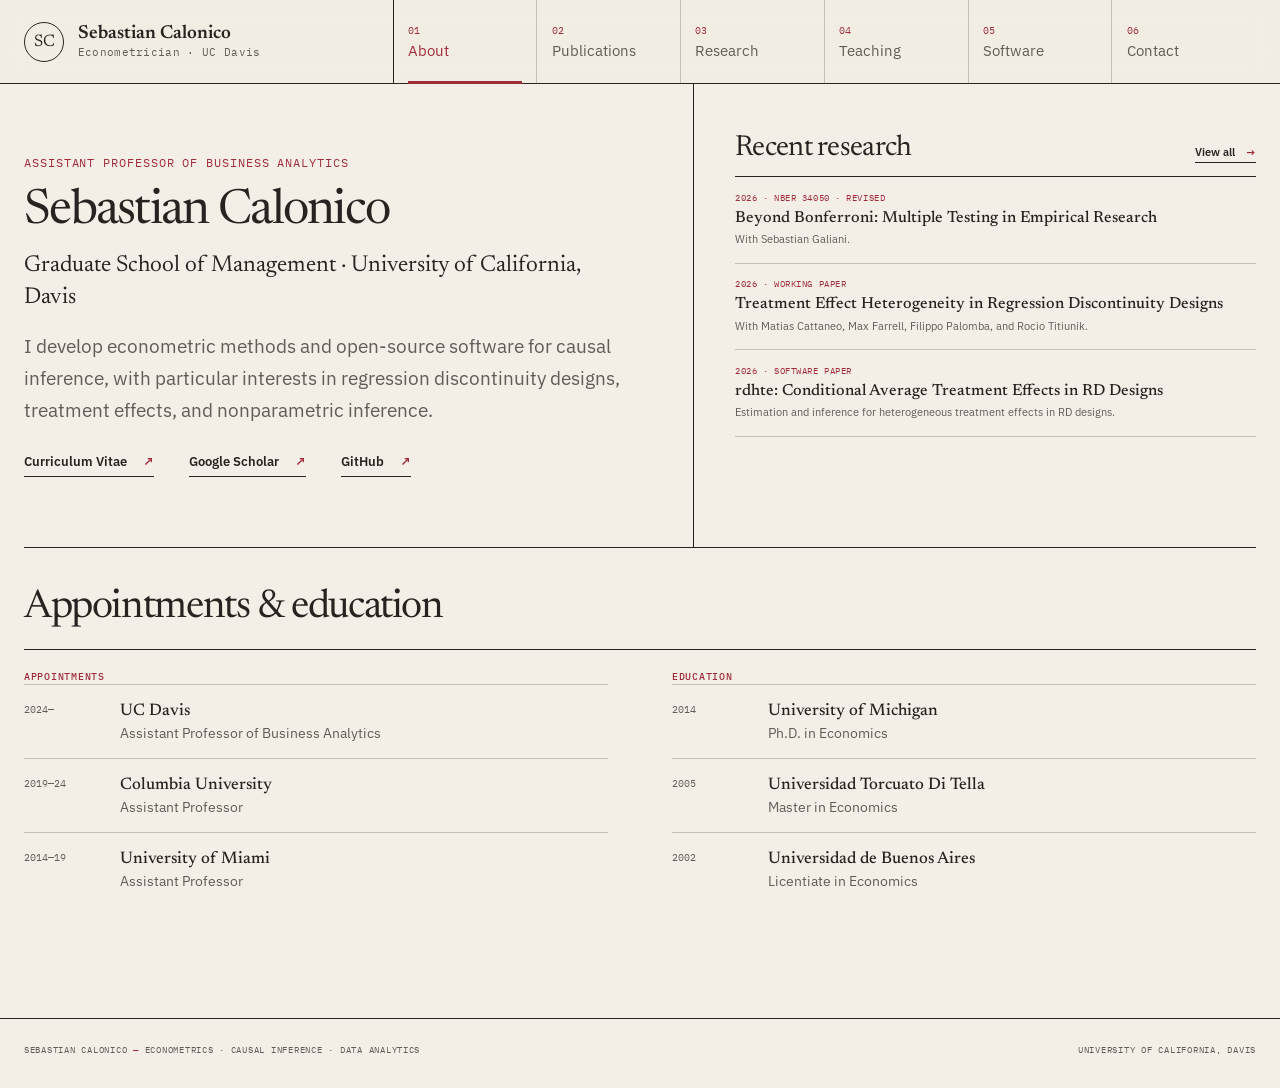
==== index.html @ 467f2358 "Apply research ledger design site-wide" ====
<!DOCTYPE html>
<html lang="en">
  <head>
    <meta charset="UTF-8" />
    <meta name="viewport" content="width=device-width, initial-scale=1.0" />
    <title>Sebastian Calonico | Econometrics &amp; Causal Inference</title>
    <meta
      name="description"
      content="Sebastian Calonico is an econometrician and Assistant Professor at UC Davis specializing in causal inference, regression discontinuity designs, and data analytics."
    />
    <meta name="theme-color" content="#f3efe7" />
    <meta property="og:type" content="website" />
    <meta property="og:title" content="Sebastian Calonico | Econometrics &amp; Causal Inference" />
    <meta property="og:description" content="Research, publications, and software in econometrics, causal inference, and data analytics." />
    <meta property="og:url" content="https://scalonico.github.io/" />
    <link rel="canonical" href="https://scalonico.github.io/" />
    <link rel="icon" href="./favicon.svg" type="image/svg+xml" />
    <script type="application/ld+json">
      {
        "@context": "https://schema.org",
        "@type": "Person",
        "name": "Sebastian Calonico",
        "url": "https://scalonico.github.io/",
        "jobTitle": "Assistant Professor of Business Analytics",
        "affiliation": {
          "@type": "CollegeOrUniversity",
          "name": "University of California, Davis"
        },
        "email": "mailto:scalonico@ucdavis.edu",
        "sameAs": [
          "https://scholar.google.com/citations?user=rpUAhZ8AAAAJ",
          "https://github.com/scalonico"
        ],
        "knowsAbout": [
          "Econometrics",
          "Causal inference",
          "Regression discontinuity designs",
          "Nonparametric inference",
          "Data analytics"
        ]
      }
    </script>
    <link rel="preconnect" href="https://fonts.googleapis.com" />
    <link rel="preconnect" href="https://fonts.gstatic.com" crossorigin />
    <link
      href="https://fonts.googleapis.com/css2?family=IBM+Plex+Mono:wght@400;500&family=IBM+Plex+Sans:wght@400;500;600&family=Newsreader:opsz,wght@6..72,400;6..72,500;6..72,600&display=swap"
      rel="stylesheet"
    />
    <link rel="stylesheet" href="./standard-styles.css?v=6" />
    <script src="./analytics.js"></script>
  </head>
  <body>
    <a class="skip-link" href="#main-content">Skip to content</a>

    <header class="masthead">
      <div class="masthead-inner">
        <a class="identity" href="./index.html" aria-label="Sebastian Calonico, homepage">
          <span class="identity-mark" aria-hidden="true">SC</span>
          <span>
            <strong>Sebastian Calonico</strong>
            <small>Econometrician · UC Davis</small>
          </span>
        </a>

        <button class="menu-toggle" type="button" aria-expanded="false" aria-controls="draft-nav">
          Menu
        </button>

        <nav class="ledger-nav" id="draft-nav" aria-label="Primary" data-open="false">
          <a class="is-active" aria-current="page" href="./index.html"><span>01</span> About</a>
          <a href="./publications.html"><span>02</span> Publications</a>
          <a href="./research.html"><span>03</span> Research</a>
          <a href="./teaching.html"><span>04</span> Teaching</a>
          <a href="./software.html"><span>05</span> Software</a>
          <a href="./contact.html"><span>06</span> Contact</a>
        </nav>
      </div>
    </header>

    <main id="main-content">
      <section class="hero ledger-width" id="about">
        <div class="hero-copy">
          <p class="folio">Assistant Professor of Business Analytics</p>
          <h1>Sebastian Calonico</h1>
          <p class="hero-role">Graduate School of Management · University of California, Davis</p>
          <p class="hero-lede">
            I develop econometric methods and open-source software for causal inference,
            with particular interests in regression discontinuity designs, treatment
            effects, and nonparametric inference.
          </p>
          <div class="hero-links" aria-label="Profile links">
            <a href="./CV/resume.pdf" target="_blank" rel="noopener noreferrer">Curriculum Vitae <span>↗</span></a>
            <a href="https://scholar.google.com/citations?user=rpUAhZ8AAAAJ&amp;hl=en&amp;oi=ao" target="_blank" rel="noopener noreferrer">Google Scholar <span>↗</span></a>
            <a href="https://github.com/scalonico" target="_blank" rel="noopener noreferrer">GitHub <span>↗</span></a>
          </div>
        </div>

        <aside class="hero-figure hero-recent" aria-labelledby="hero-recent-title">
          <div class="hero-recent-heading">
            <h2 id="hero-recent-title">Recent research</h2>
            <a href="./research.html">View all <span>→</span></a>
          </div>
          <div class="hero-research-list">
            <article>
              <p class="hero-paper-meta">2026 · NBER 34050 · Revised</p>
              <h3><a href="https://www.nber.org/papers/w34050">Beyond Bonferroni: Multiple Testing in Empirical Research</a></h3>
              <p>With Sebastian Galiani.</p>
            </article>
            <article>
              <p class="hero-paper-meta">2026 · Working paper</p>
              <h3><a href="https://rdpackages.github.io/rdhte/">Treatment Effect Heterogeneity in Regression Discontinuity Designs</a></h3>
              <p>With Matias Cattaneo, Max Farrell, Filippo Palomba, and Rocio Titiunik.</p>
            </article>
            <article>
              <p class="hero-paper-meta">2026 · Software paper</p>
              <h3><a href="https://rdpackages.github.io/rdhte/">rdhte: Conditional Average Treatment Effects in RD Designs</a></h3>
              <p>Estimation and inference for heterogeneous treatment effects in RD designs.</p>
            </article>
          </div>
        </aside>
      </section>

      <section class="ledger-section ledger-width background-section" id="background" aria-labelledby="background-title">
        <div class="section-content">
          <div class="section-heading">
            <h2 id="background-title">Appointments &amp; education</h2>
          </div>
          <div class="background-grid">
            <article>
              <p class="column-label">Appointments</p>
              <div class="record-row"><span>2024—</span><p><strong>UC Davis</strong><br />Assistant Professor of Business Analytics</p></div>
              <div class="record-row"><span>2019—24</span><p><strong>Columbia University</strong><br />Assistant Professor</p></div>
              <div class="record-row"><span>2014—19</span><p><strong>University of Miami</strong><br />Assistant Professor</p></div>
            </article>
            <article>
              <p class="column-label">Education</p>
              <div class="record-row"><span>2014</span><p><strong>University of Michigan</strong><br />Ph.D. in Economics</p></div>
              <div class="record-row"><span>2005</span><p><strong>Universidad Torcuato Di Tella</strong><br />Master in Economics</p></div>
              <div class="record-row"><span>2002</span><p><strong>Universidad de Buenos Aires</strong><br />Licentiate in Economics</p></div>
            </article>
          </div>
        </div>
      </section>
    </main>

    <footer class="site-footer">
      <div class="ledger-width footer-inner">
        <p>Sebastian Calonico <span>—</span> Econometrics · Causal Inference · Data Analytics</p>
        <p>University of California, Davis</p>
      </div>
    </footer>

    <script>
      const menuButton = document.querySelector('.menu-toggle');
      const menu = document.querySelector('.ledger-nav');

      menuButton?.addEventListener('click', () => {
        const open = menuButton.getAttribute('aria-expanded') === 'true';
        menuButton.setAttribute('aria-expanded', String(!open));
        menu.dataset.open = String(!open);
      });
    </script>
  </body>
</html>
---- standard-styles.css ----
:root {
  --paper: #f3efe7;
  --paper-light: #faf7f1;
  --ink: #262321;
  --ink-soft: #625c56;
  --gold: #a12d3b;
  --gold-light: #d9a5ab;
  --rule: rgba(38, 35, 33, 0.22);
  --navy: #272321;
  --white: #faf7f0;
  --max: 1240px;
}

*,
*::before,
*::after {
  box-sizing: border-box;
}

html {
  scroll-behavior: smooth;
  scroll-padding-top: 7rem;
}

body {
  margin: 0;
  min-width: 320px;
  color: var(--ink);
  background:
    linear-gradient(90deg, transparent calc(50% - 0.5px), rgba(38, 35, 33, 0.035) 50%, transparent calc(50% + 0.5px)),
    var(--paper);
  font-family: "IBM Plex Sans", Arial, sans-serif;
}

a {
  color: inherit;
}

a:focus-visible,
button:focus-visible {
  outline: 2px solid var(--gold);
  outline-offset: 4px;
}

.skip-link {
  position: fixed;
  top: -5rem;
  left: 1rem;
  z-index: 100;
  padding: 0.7rem 1rem;
  background: var(--ink);
  color: var(--white);
  text-decoration: none;
}

.skip-link:focus {
  top: 1rem;
}

.ledger-width,
.masthead-inner {
  width: min(calc(100% - 3rem), var(--max));
  margin-inline: auto;
}

.masthead {
  position: sticky;
  top: 0;
  z-index: 30;
  border-bottom: 1px solid var(--ink);
  background: rgba(241, 237, 227, 0.94);
  backdrop-filter: blur(14px);
}

.masthead-inner {
  display: grid;
  grid-template-columns: minmax(270px, 0.72fr) minmax(760px, 1.68fr);
  align-items: stretch;
}

.identity {
  display: flex;
  gap: 0.85rem;
  align-items: center;
  min-height: 5.2rem;
  border-right: 1px solid var(--ink);
  text-decoration: none;
}

.identity-mark {
  display: grid;
  place-items: center;
  width: 2.5rem;
  height: 2.5rem;
  border: 1px solid var(--ink);
  border-radius: 50%;
  font-family: "Newsreader", Georgia, serif;
  font-size: 1.05rem;
}

.identity strong,
.identity small {
  display: block;
}

.identity strong {
  font-family: "Newsreader", Georgia, serif;
  font-size: 1.18rem;
  font-weight: 600;
}

.identity small {
  margin-top: 0.14rem;
  color: var(--ink-soft);
  font-family: "IBM Plex Mono", monospace;
  font-size: 0.67rem;
  letter-spacing: 0.03em;
}

.ledger-nav {
  display: grid;
  grid-template-columns: repeat(6, 1fr);
}

.ledger-nav a {
  position: relative;
  display: flex;
  flex-direction: column;
  justify-content: center;
  gap: 0.2rem;
  padding: 0 0.9rem;
  border-right: 1px solid var(--rule);
  color: var(--ink-soft);
  font-size: 0.95rem;
  text-decoration: none;
}

.ledger-nav a:last-child {
  border-right: 0;
}

.ledger-nav a span {
  color: var(--gold);
  font-family: "IBM Plex Mono", monospace;
  font-size: 0.64rem;
}

.ledger-nav a::after {
  content: "";
  position: absolute;
  right: 0.9rem;
  bottom: -1px;
  left: 0.9rem;
  height: 3px;
  background: var(--gold);
  transform: scaleX(0);
  transform-origin: left;
  transition: transform 180ms ease;
}

.ledger-nav a:hover,
.ledger-nav a:focus-visible,
.ledger-nav a.is-active {
  color: var(--gold);
}

.ledger-nav a:hover::after,
.ledger-nav a:focus-visible::after,
.ledger-nav a.is-active::after {
  transform: scaleX(1);
}

.menu-toggle {
  display: none;
}

.hero {
  display: grid;
  grid-template-columns: minmax(0, 1.25fr) minmax(440px, 1.05fr);
  min-height: 29rem;
  border-bottom: 1px solid var(--ink);
}

.hero-copy {
  display: flex;
  flex-direction: column;
  justify-content: center;
  padding: 3.25rem 4rem 3.25rem 0;
  border-right: 1px solid var(--ink);
}

.folio,
.section-index,
.figure-heading,
.research-meta,
.column-label,
.software-number,
.software-ledger i,
.site-footer {
  font-family: "IBM Plex Mono", monospace;
  text-transform: uppercase;
  letter-spacing: 0.08em;
}

.folio {
  margin: 0 0 1.15rem;
  color: var(--gold);
  font-size: 0.72rem;
}

.hero h1 {
  max-width: none;
  margin: 0;
  font-family: "Newsreader", Georgia, serif;
  font-size: clamp(2.85rem, 3.8vw, 3.9rem);
  font-weight: 400;
  letter-spacing: -0.035em;
  line-height: 1;
}

.hero-role {
  max-width: 40rem;
  margin: 0.85rem 0 0;
  color: var(--ink);
  font-family: "Newsreader", Georgia, serif;
  font-size: clamp(1.15rem, 1.8vw, 1.45rem);
  line-height: 1.35;
}

.hero-lede {
  max-width: 45rem;
  margin: 1.15rem 0 0;
  color: var(--ink-soft);
  font-size: 1.17rem;
  line-height: 1.7;
}

.hero-links {
  display: flex;
  flex-wrap: wrap;
  gap: 1.3rem 2.2rem;
  margin-top: 1.65rem;
}

.hero-links a,
.section-heading a {
  display: inline-flex;
  gap: 1rem;
  align-items: center;
  padding-bottom: 0.35rem;
  border-bottom: 1px solid var(--ink);
  font-size: 0.82rem;
  font-weight: 600;
  text-decoration: none;
}

.hero-links a span,
.section-heading a span {
  color: var(--gold);
}

.hero-figure {
  display: flex;
  flex-direction: column;
  justify-content: center;
  padding: 2.8rem 0 2.8rem 3.2rem;
}

.hero-recent {
  justify-content: flex-start;
  padding: 3.15rem 0 2.6rem 2.6rem;
}

.hero-recent-heading {
  display: flex;
  justify-content: space-between;
  gap: 1.5rem;
  align-items: end;
  padding-bottom: 0.8rem;
  border-bottom: 1px solid var(--ink);
}

.hero-recent-heading h2 {
  margin: 0;
  font-family: "Newsreader", Georgia, serif;
  font-size: 1.8rem;
  font-weight: 400;
  letter-spacing: -0.025em;
  line-height: 1;
}

.hero-recent-heading a {
  display: inline-flex;
  gap: 0.7rem;
  padding-bottom: 0.2rem;
  border-bottom: 1px solid var(--ink);
  font-size: 0.7rem;
  font-weight: 600;
  text-decoration: none;
}

.hero-recent-heading a span {
  color: var(--gold);
}

.hero-research-list article {
  padding: 0.85rem 0 0.95rem;
  border-bottom: 1px solid var(--rule);
}

.hero-paper-meta {
  margin: 0 0 0.3rem;
  color: var(--gold);
  font-family: "IBM Plex Mono", monospace;
  font-size: 0.58rem;
  letter-spacing: 0.06em;
  text-transform: uppercase;
}

.hero-research-list h3 {
  margin: 0;
  font-family: "Newsreader", Georgia, serif;
  font-size: 1rem;
  font-weight: 500;
  line-height: 1.18;
}

.hero-research-list h3 a {
  text-decoration: none;
}

.hero-research-list h3 a:hover,
.hero-research-list h3 a:focus-visible {
  color: var(--gold);
}

.hero-research-list article > p:last-child {
  margin: 0.28rem 0 0;
  color: var(--ink-soft);
  font-size: 0.7rem;
  line-height: 1.4;
}

@media (min-width: 1150px) {
  .hero-research-list h3 {
    white-space: nowrap;
  }
}

.figure-heading {
  display: flex;
  justify-content: space-between;
  gap: 1rem;
  padding-bottom: 0.65rem;
  border-bottom: 1px solid var(--rule);
  color: var(--ink-soft);
  font-size: 0.64rem;
}

.figure-heading p {
  margin: 0;
}

.interval-plot {
  position: relative;
  height: 12rem;
  margin: 1.3rem 0 1.6rem;
  background:
    linear-gradient(var(--rule) 1px, transparent 1px) 0 0 / 100% 25%,
    linear-gradient(90deg, var(--rule) 1px, transparent 1px) 0 0 / 25% 100%;
}

.threshold {
  position: absolute;
  top: -0.35rem;
  bottom: -0.35rem;
  left: 53%;
  width: 1px;
  background: var(--gold);
}

.interval {
  position: absolute;
  height: 1px;
  background: var(--ink);
}

.interval::before,
.interval::after {
  content: "";
  position: absolute;
  top: -0.25rem;
  width: 1px;
  height: 0.5rem;
  background: var(--ink);
}

.interval::before { left: 0; }
.interval::after { right: 0; }

.interval i {
  position: absolute;
  top: 50%;
  left: 58%;
  width: 0.48rem;
  height: 0.48rem;
  border-radius: 50%;
  background: var(--gold);
  transform: translate(-50%, -50%);
}

.interval-a { top: 12%; left: 18%; width: 60%; }
.interval-b { top: 37%; left: 36%; width: 51%; }
.interval-c { top: 62%; left: 9%; width: 62%; }
.interval-d { top: 87%; left: 45%; width: 48%; }

.focus-list {
  margin: 0;
  padding: 0;
  list-style: none;
}

.focus-list li {
  display: grid;
  grid-template-columns: 2.3rem 1fr;
  gap: 0.6rem;
  padding: 0.72rem 0;
  border-top: 1px solid var(--rule);
  font-family: "Newsreader", Georgia, serif;
  font-size: 1.12rem;
}

.focus-list li span {
  color: var(--gold);
  font-family: "IBM Plex Mono", monospace;
  font-size: 0.63rem;
  padding-top: 0.25rem;
}

.figure-note {
  margin: 1.25rem 0 0;
  color: var(--ink-soft);
  font-size: 0.78rem;
  line-height: 1.55;
}

.software-inner {
  display: grid;
  grid-template-columns: minmax(115px, 0.22fr) minmax(0, 1.78fr);
}

.ledger-section {
  display: block;
  padding: 2.6rem 0 3.5rem;
}

.section-index {
  padding-right: 2rem;
  color: var(--ink-soft);
  font-size: 0.65rem;
}

.section-index span {
  display: block;
  margin-bottom: 0.5rem;
  color: var(--gold);
  font-family: "Newsreader", Georgia, serif;
  font-size: 2.5rem;
  font-weight: 400;
  letter-spacing: -0.04em;
  line-height: 0.85;
}

.section-index p {
  margin: 0;
}

.section-content {
  min-width: 0;
}

.section-heading {
  display: flex;
  justify-content: space-between;
  gap: 2rem;
  align-items: end;
  margin-bottom: 1.35rem;
}

.section-heading h2 {
  max-width: none;
  margin: 0;
  font-family: "Newsreader", Georgia, serif;
  font-size: clamp(2.15rem, 3.1vw, 3rem);
  font-weight: 400;
  letter-spacing: -0.035em;
  line-height: 0.95;
}

@media (min-width: 701px) {
  .section-heading h2 {
    white-space: nowrap;
  }
}

.research-ledger {
  border-top: 1px solid var(--ink);
}

.research-row {
  display: grid;
  grid-template-columns: 7rem minmax(0, 1fr) auto;
  gap: 1.2rem;
  align-items: start;
  padding: 1.05rem 0 1.15rem;
  border-bottom: 1px solid var(--rule);
}

.research-meta {
  margin: 0;
  color: var(--ink-soft);
  font-size: 0.62rem;
  line-height: 1.5;
}

.research-meta span {
  display: block;
  margin-bottom: 0.3rem;
  color: var(--gold);
  font-size: 0.75rem;
}

.research-row h3 {
  max-width: 36ch;
  margin: 0;
  font-family: "Newsreader", Georgia, serif;
  font-size: clamp(1.18rem, 1.35vw, 1.38rem);
  font-weight: 500;
  line-height: 1.08;
}

@media (min-width: 1150px) {
  .research-row h3 {
    max-width: none;
    white-space: nowrap;
  }
}

.research-row h3 a,
.row-action {
  text-decoration: none;
}

.research-row h3 a:hover,
.research-row h3 a:focus-visible {
  color: var(--gold);
}

.research-row div p {
  margin: 0.35rem 0 0;
  color: var(--ink-soft);
  font-size: 0.9rem;
  line-height: 1.45;
}

.row-action {
  padding-top: 0.25rem;
  color: var(--ink-soft);
  font-family: "IBM Plex Mono", monospace;
  font-size: 0.66rem;
  text-transform: uppercase;
}

.software-section {
  color: var(--white);
  background: var(--navy);
}

.software-inner {
  padding-top: 5.5rem;
  padding-bottom: 6rem;
}

.section-index-light {
  color: rgba(249, 246, 237, 0.62);
}

.section-heading-light h2 {
  color: var(--white);
}

.section-heading-light a {
  border-color: rgba(249, 246, 237, 0.6);
  color: var(--white);
}

.software-ledger {
  display: grid;
  grid-template-columns: repeat(3, 1fr);
  border-top: 1px solid rgba(249, 246, 237, 0.65);
  border-bottom: 1px solid rgba(249, 246, 237, 0.65);
}

.software-ledger a {
  display: flex;
  flex-direction: column;
  min-height: 15rem;
  padding: 1.2rem 1.4rem 1.35rem;
  border-right: 1px solid rgba(249, 246, 237, 0.22);
  text-decoration: none;
  transition: background-color 160ms ease, color 160ms ease;
}

.software-ledger a:last-child {
  border-right: 0;
}

.software-ledger a:hover,
.software-ledger a:focus-visible {
  color: var(--navy);
  background: var(--gold-light);
}

.software-number {
  color: var(--gold-light);
  font-size: 0.62rem;
}

.software-ledger a:hover .software-number,
.software-ledger a:focus-visible .software-number {
  color: var(--navy);
}

.software-ledger strong {
  margin-top: 2.5rem;
  font-family: "Newsreader", Georgia, serif;
  font-size: clamp(2rem, 3.5vw, 3.15rem);
  font-weight: 400;
}

.software-ledger small {
  margin-top: 0.4rem;
  color: rgba(249, 246, 237, 0.7);
  font-size: 0.8rem;
}

.software-ledger a:hover small,
.software-ledger a:focus-visible small {
  color: rgba(9, 38, 56, 0.72);
}

.software-ledger i {
  margin-top: auto;
  font-size: 0.58rem;
  font-style: normal;
}

.background-section {
  padding-bottom: 7rem;
}

.background-grid {
  display: grid;
  grid-template-columns: repeat(2, 1fr);
  gap: 4rem;
  border-top: 1px solid var(--ink);
}

.background-grid article {
  padding-top: 1.2rem;
}

.column-label {
  margin: 0 0 1.5rem;
  color: var(--gold);
  font-size: 0.65rem;
}

.record-row {
  display: grid;
  grid-template-columns: 5rem 1fr;
  gap: 1rem;
  padding: 0.9rem 0;
  border-top: 1px solid var(--rule);
}

.record-row > span {
  color: var(--ink-soft);
  font-family: "IBM Plex Mono", monospace;
  font-size: 0.65rem;
  padding-top: 0.15rem;
}

.record-row p {
  margin: 0;
  color: var(--ink-soft);
  font-size: 0.86rem;
  line-height: 1.45;
}

.record-row strong {
  color: var(--ink);
  font-family: "Newsreader", Georgia, serif;
  font-size: 1.05rem;
  font-weight: 500;
}

.site-footer {
  border-top: 1px solid var(--ink);
  color: var(--ink-soft);
  font-size: 0.58rem;
}

.footer-inner {
  display: flex;
  justify-content: space-between;
  gap: 2rem;
  padding-top: 1.5rem;
  padding-bottom: 2rem;
}

.footer-inner p {
  margin: 0;
}

.footer-inner span {
  color: var(--gold);
}

@media (max-width: 960px) {
  .masthead-inner {
    grid-template-columns: 1fr auto;
  }

  .identity {
    border-right: 0;
  }

  .menu-toggle {
    display: inline-flex;
    align-items: center;
    justify-content: center;
    align-self: center;
    min-width: 4.7rem;
    min-height: 2.6rem;
    border: 1px solid var(--ink);
    border-radius: 0;
    color: var(--ink);
    background: transparent;
    font-family: "IBM Plex Mono", monospace;
    font-size: 0.65rem;
    text-transform: uppercase;
    cursor: pointer;
  }

  .ledger-nav {
    position: absolute;
    top: 100%;
    right: 0;
    left: 0;
    display: none;
    grid-template-columns: 1fr;
    border-bottom: 1px solid var(--ink);
    background: var(--paper-light);
  }

  .ledger-nav[data-open="true"] {
    display: grid;
  }

  .ledger-nav a {
    min-height: 3.3rem;
    padding: 0.6rem max(1.5rem, calc((100vw - var(--max)) / 2));
    border-top: 1px solid var(--rule);
    border-right: 0;
  }

  .ledger-nav a::after {
    display: none;
  }

  .hero {
    grid-template-columns: 1fr;
  }

  .hero-copy {
    min-height: auto;
    padding-right: 0;
    border-right: 0;
    border-bottom: 1px solid var(--ink);
  }

  .hero-figure {
    display: block;
    padding: 2.5rem 0 3rem;
  }

  .figure-heading,
  .figure-note {
    grid-column: 1 / -1;
  }

  .interval-plot {
    margin-bottom: 0;
  }

  .software-ledger {
    grid-template-columns: 1fr;
  }

  .software-ledger a {
    min-height: 10rem;
    border-right: 0;
    border-bottom: 1px solid rgba(249, 246, 237, 0.22);
  }

  .software-ledger a:last-child {
    border-bottom: 0;
  }

  .software-ledger strong {
    margin-top: 1.5rem;
  }
}

@media (max-width: 700px) {
  .ledger-width,
  .masthead-inner {
    width: min(calc(100% - 2rem), var(--max));
  }

  .identity {
    min-height: 4.6rem;
  }

  .identity-mark {
    width: 2.15rem;
    height: 2.15rem;
  }

  .identity strong {
    font-size: 1.02rem;
  }

  .identity small {
    display: none;
  }

  .menu-toggle {
    min-width: 4rem;
  }

  .hero {
    min-height: auto;
  }

  .hero-copy {
    min-height: auto;
    padding: 2.75rem 0;
  }

  .hero h1 {
    font-size: clamp(2.15rem, 8.5vw, 2.8rem);
  }

  .hero-lede {
    font-size: 1rem;
  }

  .hero-links {
    display: grid;
    gap: 0.9rem;
  }

  .hero-links a {
    justify-content: space-between;
  }

  .hero-figure {
    display: block;
    padding: 2rem 0 2.5rem;
  }

  .interval-plot {
    display: none;
  }

  .focus-list {
    display: grid;
    grid-template-columns: repeat(2, minmax(0, 1fr));
    gap: 0 1.2rem;
    margin-top: 0.8rem;
  }

  .focus-list li {
    grid-template-columns: 1.8rem 1fr;
    font-size: 0.96rem;
  }

  .ledger-section,
  .software-inner {
    grid-template-columns: 1fr;
  }

  .ledger-section,
  .software-inner {
    padding-top: 2.8rem;
    padding-bottom: 3.5rem;
  }

  .section-index {
    display: flex;
    gap: 1rem;
    align-items: baseline;
    padding: 0 0 1.5rem;
  }

  .section-index span {
    margin: 0;
    font-size: 1.8rem;
  }

  .section-heading {
    display: grid;
    align-items: start;
    margin-bottom: 1.15rem;
  }

  .section-heading h2 {
    font-size: clamp(2.15rem, 9vw, 3rem);
  }

  .section-heading a {
    justify-self: start;
  }

  .research-row {
    grid-template-columns: 1fr;
    gap: 0.9rem;
  }

  .research-meta {
    display: flex;
    gap: 0.7rem;
  }

  .research-meta span {
    margin: 0;
  }

  .row-action {
    justify-self: start;
    padding: 0;
  }

  .background-grid {
    grid-template-columns: 1fr;
    gap: 3rem;
  }

  .footer-inner {
    display: grid;
  }
}

@media (prefers-reduced-motion: reduce) {
  html {
    scroll-behavior: auto;
  }

  *,
  *::before,
  *::after {
    transition-duration: 0.01ms !important;
  }
}

/* Shared interior-page system */

.site-header {
  position: sticky;
  top: 0;
  z-index: 30;
  border-bottom: 1px solid var(--ink);
  background: rgba(243, 239, 231, 0.95);
  backdrop-filter: blur(14px);
}

.header-inner,
.page,
.site-footer > p {
  width: min(calc(100% - 3rem), var(--max));
  margin-inline: auto;
}

.header-inner {
  display: grid;
  grid-template-columns: minmax(270px, 0.72fr) minmax(760px, 1.68fr);
  align-items: stretch;
}

.site-title-block {
  position: relative;
  display: grid;
  align-content: center;
  min-height: 5.2rem;
  padding-left: 3.4rem;
  border-right: 1px solid var(--ink);
}

.site-title-block::before {
  content: "SC";
  position: absolute;
  top: 50%;
  left: 0;
  display: grid;
  place-items: center;
  width: 2.5rem;
  height: 2.5rem;
  border: 1px solid var(--ink);
  border-radius: 50%;
  font-family: "Newsreader", Georgia, serif;
  font-size: 1.05rem;
  transform: translateY(-50%);
}

.site-title {
  font-family: "Newsreader", Georgia, serif;
  font-size: 1.18rem;
  font-weight: 600;
  line-height: 1;
  text-decoration: none;
}

.site-subtitle {
  margin-top: 0.18rem;
}

.site-subtitle p {
  margin: 0;
  color: var(--ink-soft);
  font-family: "IBM Plex Mono", monospace;
  font-size: 0.67rem;
  letter-spacing: 0.03em;
}

.site-nav {
  display: grid;
  grid-template-columns: repeat(6, 1fr);
  counter-reset: primary-nav;
}

.site-nav a {
  position: relative;
  display: flex;
  flex-direction: column;
  justify-content: center;
  gap: 0.2rem;
  padding: 0 0.9rem;
  border-right: 1px solid var(--rule);
  color: var(--ink-soft);
  font-size: 0.95rem;
  text-decoration: none;
  counter-increment: primary-nav;
}

.site-nav a:last-child {
  border-right: 0;
}

.site-nav a::before {
  content: "0" counter(primary-nav);
  color: var(--gold);
  font-family: "IBM Plex Mono", monospace;
  font-size: 0.66rem;
}

.site-nav a::after {
  content: "";
  position: absolute;
  right: 0.9rem;
  bottom: -1px;
  left: 0.9rem;
  height: 3px;
  background: var(--gold);
  transform: scaleX(0);
  transform-origin: left;
  transition: transform 180ms ease;
}

.site-nav a:hover,
.site-nav a:focus-visible,
.site-nav a.is-active {
  color: var(--gold);
}

.site-nav a:hover::after,
.site-nav a:focus-visible::after,
.site-nav a.is-active::after {
  transform: scaleX(1);
}

.nav-toggle {
  display: none;
}

.page {
  min-height: calc(100vh - 10rem);
  padding: 3.5rem 0 5rem;
}

.content-section {
  min-width: 0;
}

.section-header {
  padding-bottom: 1.5rem;
  border-bottom: 1px solid var(--ink);
  margin-bottom: 2rem;
}

.section-kicker,
.entry-year,
.teaching-tag,
.research-status,
.column-label {
  margin: 0;
  color: var(--gold);
  font-family: "IBM Plex Mono", monospace;
  font-size: 0.65rem;
  font-weight: 500;
  letter-spacing: 0.07em;
  line-height: 1.4;
  text-transform: uppercase;
}

.page-title {
  margin: 0.6rem 0 0;
  color: var(--ink);
  font-family: "Newsreader", Georgia, serif;
  font-size: clamp(2.3rem, 3.6vw, 3.3rem);
  font-weight: 400;
  letter-spacing: -0.035em;
  line-height: 1;
}

.sr-only {
  position: absolute;
  width: 1px;
  height: 1px;
  padding: 0;
  margin: -1px;
  overflow: hidden;
  clip: rect(0, 0, 0, 0);
  white-space: nowrap;
  border: 0;
}

.content-stack,
.entry-list,
.publication-list,
.research-list {
  display: grid;
}

.content-stack {
  gap: 3.5rem;
}

.entry-list,
.publication-list,
.research-list {
  gap: 0;
}

.content-card {
  min-width: 0;
  padding: 0;
  border: 0;
  border-radius: 0;
  background: transparent;
  box-shadow: none;
}

.content-card > h3,
.card-heading {
  margin: 0;
  padding: 0 0 1rem;
  border-bottom: 1px solid var(--ink);
}

.content-card > h3,
.card-heading h3 {
  color: var(--ink);
  font-family: "Newsreader", Georgia, serif;
  font-size: 1.55rem;
  font-weight: 500;
  line-height: 1.1;
}

.card-heading {
  display: flex;
  justify-content: space-between;
  gap: 2rem;
  align-items: end;
}

.card-heading h3 {
  margin: 0;
}

.small-link,
.content-card h3 a,
.publication-item h4 a,
.research-item h3 a,
.contact-card a {
  color: inherit;
  text-decoration: none;
}

.small-link {
  display: inline-flex;
  align-items: center;
  gap: 0.55rem;
  padding-bottom: 0.2rem;
  border-bottom: 1px solid currentColor;
  color: var(--gold);
  font-size: 0.75rem;
  font-weight: 600;
}

.small-link:hover,
.small-link:focus-visible,
.content-card h3 a:hover,
.content-card h3 a:focus-visible,
.publication-item h4 a:hover,
.publication-item h4 a:focus-visible,
.research-item h3 a:hover,
.research-item h3 a:focus-visible,
.contact-card a:hover,
.contact-card a:focus-visible {
  color: var(--gold);
}

.publication-item {
  display: grid;
  grid-template-columns: 4.5rem minmax(0, 1fr);
  gap: 1.2rem;
  padding: 1.05rem 0 1.15rem;
  border-bottom: 1px solid var(--rule);
}

.publication-item .entry-year {
  padding-top: 0.15rem;
}

.publication-item h4 {
  margin: 0;
  font-family: "Newsreader", Georgia, serif;
  font-size: 1.2rem;
  font-weight: 500;
  line-height: 1.15;
}

.publication-item p {
  margin: 0.3rem 0 0;
  color: var(--ink-soft);
  font-size: 0.8rem;
  line-height: 1.45;
}

.publication-item p > span:not(.bibtex-wordmark),
.publication-item p > strong {
  color: var(--ink);
  font-weight: 600;
}

.publication-actions {
  float: right;
  margin: 0.15rem 0 0 1rem !important;
}

.publication-actions .small-link {
  border-bottom: 0;
}

.bibtex-link {
  float: right;
  margin-left: 0.8rem;
  border-bottom: 0;
}

.bibtex-wordmark {
  font-family: "IBM Plex Mono", monospace;
  font-size: 0.68rem;
}

.bibtex-bib,
.bibtex-tex {
  color: var(--gold);
}

.coauthor-link {
  color: inherit;
  text-decoration: underline;
  text-decoration-color: rgba(161, 45, 59, 0.3);
  text-underline-offset: 0.14em;
}

.coauthor-link:hover,
.coauthor-link:focus-visible {
  color: var(--gold);
  text-decoration-color: currentColor;
}

.research-numbered {
  margin: 0;
  padding-left: 2.3rem;
}

.research-numbered li::marker {
  color: var(--gold);
  font-family: "IBM Plex Mono", monospace;
  font-size: 0.68rem;
}

.research-item {
  padding: 1.05rem 0 1.15rem 0.3rem;
  border-bottom: 1px solid var(--rule);
}

.research-item h3 {
  margin: 0;
  font-family: "Newsreader", Georgia, serif;
  font-size: 1.25rem;
  font-weight: 500;
  line-height: 1.15;
}

.research-item p {
  margin: 0.35rem 0 0;
  color: var(--ink-soft);
  font-size: 0.82rem;
  line-height: 1.5;
}

.research-item .research-status {
  color: var(--gold);
  font-size: 0.62rem;
}

.two-column,
.three-column {
  display: grid;
  gap: 3rem;
}

.two-column {
  grid-template-columns: repeat(2, minmax(0, 1fr));
}

.three-column {
  grid-template-columns: repeat(3, minmax(0, 1fr));
}

.entry-item {
  padding: 1rem 0 1.1rem;
  border-bottom: 1px solid var(--rule);
}

.entry-item h4 {
  margin: 0;
  font-family: "Newsreader", Georgia, serif;
  font-size: 1.15rem;
  font-weight: 500;
}

.teaching-row {
  display: grid;
  grid-template-columns: 4rem minmax(0, 1fr);
  gap: 1rem;
  margin: 0.45rem 0 0;
  color: var(--ink-soft);
  font-size: 0.85rem;
  line-height: 1.45;
}

.standard-list {
  margin: 0;
  padding: 0;
  list-style: none;
}

.standard-list li {
  padding: 1rem 0 1.1rem;
  border-bottom: 1px solid var(--rule);
  color: var(--ink-soft);
  font-size: 0.85rem;
  line-height: 1.55;
}

.standard-list a {
  color: var(--ink);
  text-decoration-color: rgba(161, 45, 59, 0.35);
  text-underline-offset: 0.14em;
}

.three-column .content-card {
  display: flex;
  flex-direction: column;
  min-height: 14rem;
  padding: 1.2rem 0 1.35rem;
  border-top: 1px solid var(--ink);
  border-bottom: 1px solid var(--rule);
}

.three-column .content-card h3 {
  padding: 0;
  border: 0;
  font-size: 2.2rem;
}

.three-column .content-card h3 a {
  color: var(--gold);
}

.three-column .content-card > p {
  margin: 0.75rem 0 0;
  color: var(--ink-soft);
  font-size: 0.86rem;
  line-height: 1.55;
}

.three-column .content-card > p:last-child {
  margin-top: auto;
  padding-top: 1.5rem;
}

.contact-card {
  max-width: 42rem;
  padding-top: 1.2rem;
  border-top: 1px solid var(--ink);
}

.contact-list {
  margin: 0;
  padding: 0;
  list-style: none;
}

.contact-list li {
  display: grid;
  grid-template-columns: 1.2rem minmax(0, 1fr);
  gap: 0.7rem;
  padding: 0.65rem 0;
  border-bottom: 1px solid var(--rule);
  color: var(--ink-soft);
  font-size: 0.9rem;
}

.contact-icon {
  color: var(--gold);
  text-align: center;
}

.contact-links-list {
  display: flex;
  flex-wrap: wrap;
  gap: 1rem 1.8rem;
  margin-top: 1.6rem;
}

.site-footer > p {
  padding: 1.5rem 0 2rem;
}

@media (max-width: 1100px) {
  .header-inner {
    grid-template-columns: 1fr auto;
  }

  .site-title-block {
    min-width: 17rem;
    border-right: 0;
  }

  .nav-toggle {
    display: inline-flex;
    align-items: center;
    justify-content: center;
    align-self: center;
    min-width: 4.7rem;
    min-height: 2.7rem;
    border: 1px solid var(--ink);
    border-radius: 0;
    color: var(--ink);
    background: transparent;
    font-family: "IBM Plex Mono", monospace;
    font-size: 0.68rem;
    text-transform: uppercase;
    cursor: pointer;
  }

  .site-nav {
    position: absolute;
    top: 100%;
    right: 0;
    left: 0;
    display: none;
    grid-template-columns: 1fr;
    border-bottom: 1px solid var(--ink);
    background: var(--paper-light);
  }

  .site-nav[data-open="true"] {
    display: grid;
  }

  .site-nav a {
    min-height: 3.4rem;
    padding: 0.6rem max(1.5rem, calc((100vw - var(--max)) / 2));
    border-top: 1px solid var(--rule);
    border-right: 0;
  }

  .site-nav a::after {
    display: none;
  }
}

@media (max-width: 800px) {
  .two-column,
  .three-column {
    grid-template-columns: 1fr;
  }

  .three-column {
    gap: 1.5rem;
  }

  .three-column .content-card {
    min-height: auto;
  }
}

@media (max-width: 700px) {
  .header-inner,
  .page,
  .site-footer > p {
    width: min(calc(100% - 2rem), var(--max));
  }

  .site-title-block {
    min-width: 0;
    min-height: 4.6rem;
    padding-left: 3rem;
  }

  .site-title-block::before {
    width: 2.15rem;
    height: 2.15rem;
    font-size: 0.9rem;
  }

  .site-subtitle {
    display: none;
  }

  .page {
    padding: 2.5rem 0 4rem;
  }

  .section-header {
    margin-bottom: 1.5rem;
  }

  .page-title {
    font-size: clamp(2.25rem, 11vw, 3.25rem);
  }

  .publication-item {
    grid-template-columns: 3.6rem minmax(0, 1fr);
    gap: 0.75rem;
  }

  .publication-item h4,
  .research-item h3 {
    font-size: 1.1rem;
  }

  .publication-actions,
  .bibtex-link {
    float: none;
    margin-left: 0.45rem;
  }

  .research-numbered {
    padding-left: 1.7rem;
  }

  .card-heading {
    align-items: start;
  }

  .card-heading h3 {
    font-size: 1.35rem;
  }

  .contact-links-list {
    display: grid;
  }
}
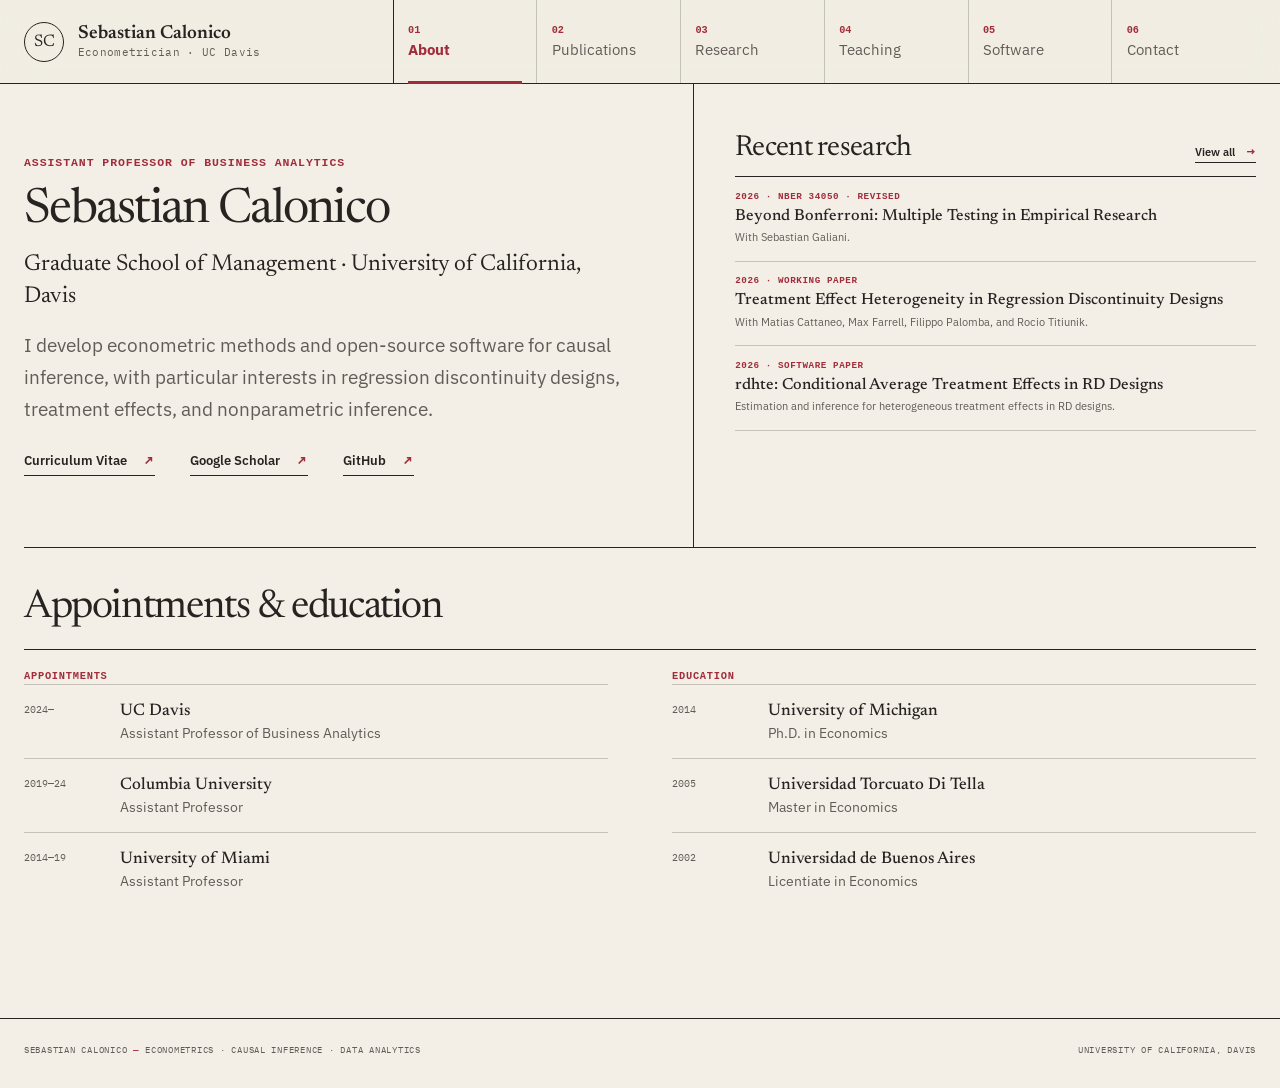
==== commit aa586bc5: "Refresh site stylesheet cache" ====
--- a/index.html
+++ b/index.html
@@ -46,7 +46,7 @@
       href="https://fonts.googleapis.com/css2?family=IBM+Plex+Mono:wght@400;500&family=IBM+Plex+Sans:wght@400;500;600&family=Newsreader:opsz,wght@6..72,400;6..72,500;6..72,600&display=swap"
       rel="stylesheet"
     />
-    <link rel="stylesheet" href="./standard-styles.css?v=6" />
+    <link rel="stylesheet" href="./standard-styles.css?v=7" />
     <script src="./analytics.js"></script>
   </head>
   <body>
--- a/standard-styles.css
+++ b/standard-styles.css
@@ -1269,10 +1269,59 @@
   line-height: 1.45;
 }
 
-.publication-item p > span:not(.bibtex-wordmark),
+.publication-item p > span:not(.bibtex-wordmark) {
+  color: var(--gold);
+  font-family: "Newsreader", Georgia, serif;
+  font-size: 0.95rem;
+  font-weight: 700;
+}
+
 .publication-item p > strong {
   color: var(--ink);
   font-weight: 600;
+}
+
+/* Give every existing red text accent a stronger weight. */
+.ledger-nav a span,
+.ledger-nav a:hover,
+.ledger-nav a:focus-visible,
+.ledger-nav a.is-active,
+.folio,
+.hero-links a span,
+.section-heading a span,
+.hero-recent-heading a span,
+.hero-paper-meta,
+.hero-research-list h3 a:hover,
+.hero-research-list h3 a:focus-visible,
+.focus-list li span,
+.section-index span,
+.research-meta span,
+.research-row h3 a:hover,
+.research-row h3 a:focus-visible,
+.column-label,
+.footer-inner span,
+.site-nav a::before,
+.site-nav a:hover,
+.site-nav a:focus-visible,
+.site-nav a.is-active,
+.entry-year,
+.teaching-tag,
+.research-status,
+.small-link,
+.publication-item h4 a:hover,
+.publication-item h4 a:focus-visible,
+.research-item h3 a:hover,
+.research-item h3 a:focus-visible,
+.contact-card a:hover,
+.contact-card a:focus-visible,
+.bibtex-bib,
+.bibtex-tex,
+.coauthor-link:hover,
+.coauthor-link:focus-visible,
+.research-item .research-status,
+.three-column .content-card h3 a,
+.contact-icon {
+  font-weight: 700;
 }
 
 .publication-actions {
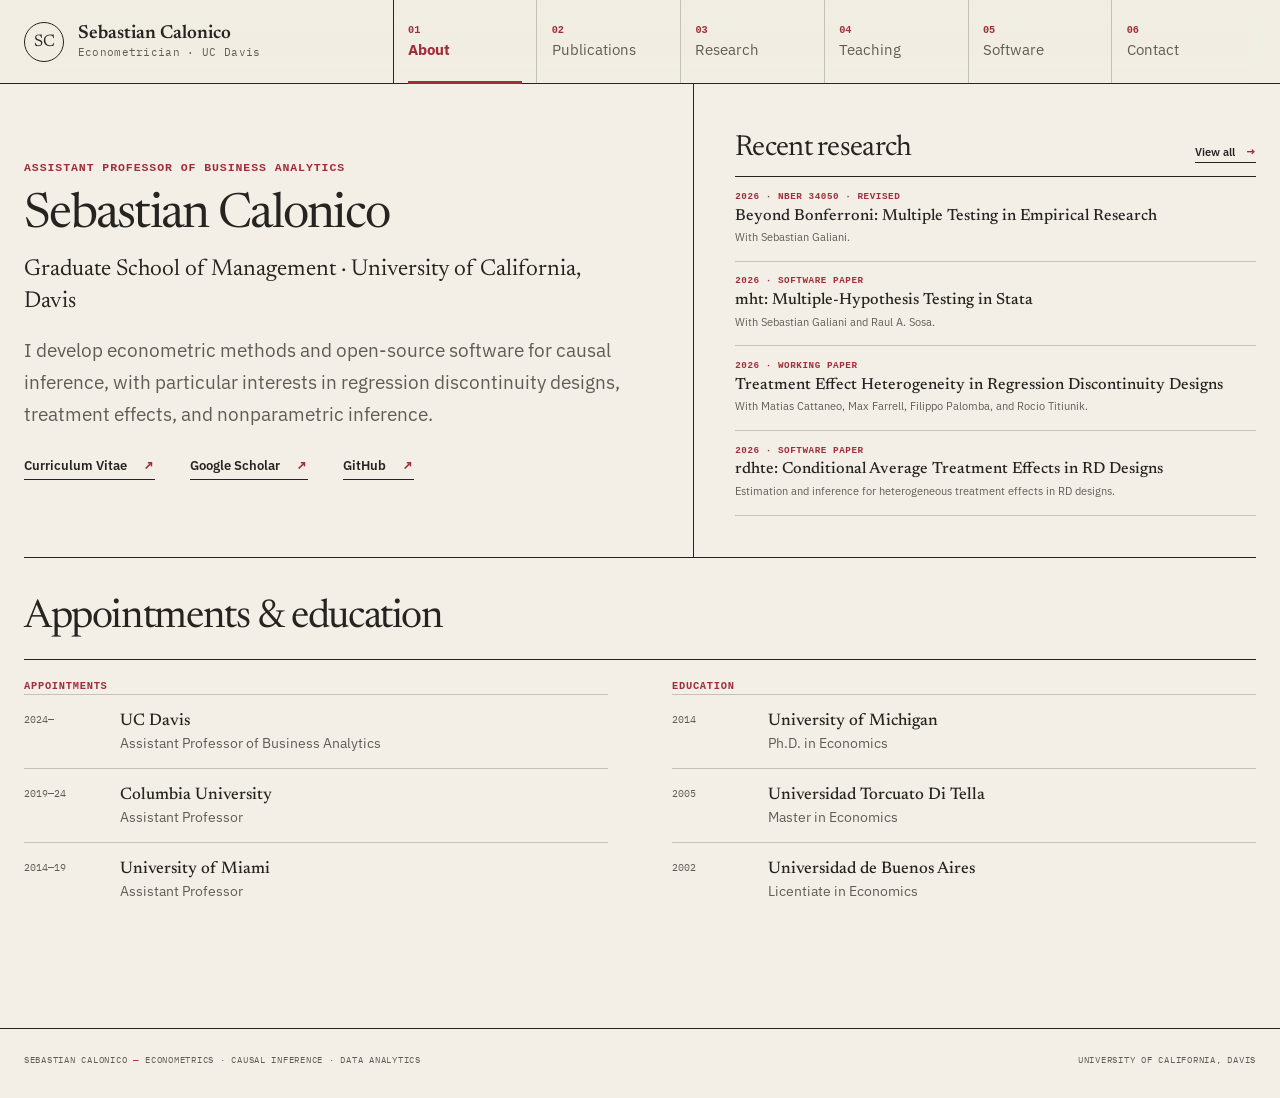
==== commit 75d2c4b4: "Add mht to homepage recent research list Co-Authored-By: Claude Fable 5 <noreply@anthropic.com>" ====
--- a/index.html
+++ b/index.html
@@ -47,7 +47,7 @@
       rel="stylesheet"
     />
     <link rel="stylesheet" href="./standard-styles.css?v=7" />
-    <script src="./analytics.js"></script>
+    <script src="./analytics.js?v=2"></script>
   </head>
   <body>
     <a class="skip-link" href="#main-content">Skip to content</a>
@@ -107,6 +107,11 @@
               <p>With Sebastian Galiani.</p>
             </article>
             <article>
+              <p class="hero-paper-meta">2026 · Software paper</p>
+              <h3><a href="https://drive.google.com/file/d/10r3VhQ8mBtwfyswYNF2-ULR7TvOTbRC-/view">mht: Multiple-Hypothesis Testing in Stata</a></h3>
+              <p>With Sebastian Galiani and Raul A. Sosa.</p>
+            </article>
+            <article>
               <p class="hero-paper-meta">2026 · Working paper</p>
               <h3><a href="https://rdpackages.github.io/rdhte/">Treatment Effect Heterogeneity in Regression Discontinuity Designs</a></h3>
               <p>With Matias Cattaneo, Max Farrell, Filippo Palomba, and Rocio Titiunik.</p>
--- a/standard-styles.css
+++ b/standard-styles.css
@@ -1132,6 +1132,16 @@
   letter-spacing: 0.07em;
   line-height: 1.4;
   text-transform: uppercase;
+}
+
+.coming-soon {
+  color: var(--gold);
+  font-family: "IBM Plex Mono", monospace;
+  font-size: 0.65rem;
+  font-weight: 500;
+  letter-spacing: 0.07em;
+  text-transform: uppercase;
+  vertical-align: middle;
 }
 
 .page-title {
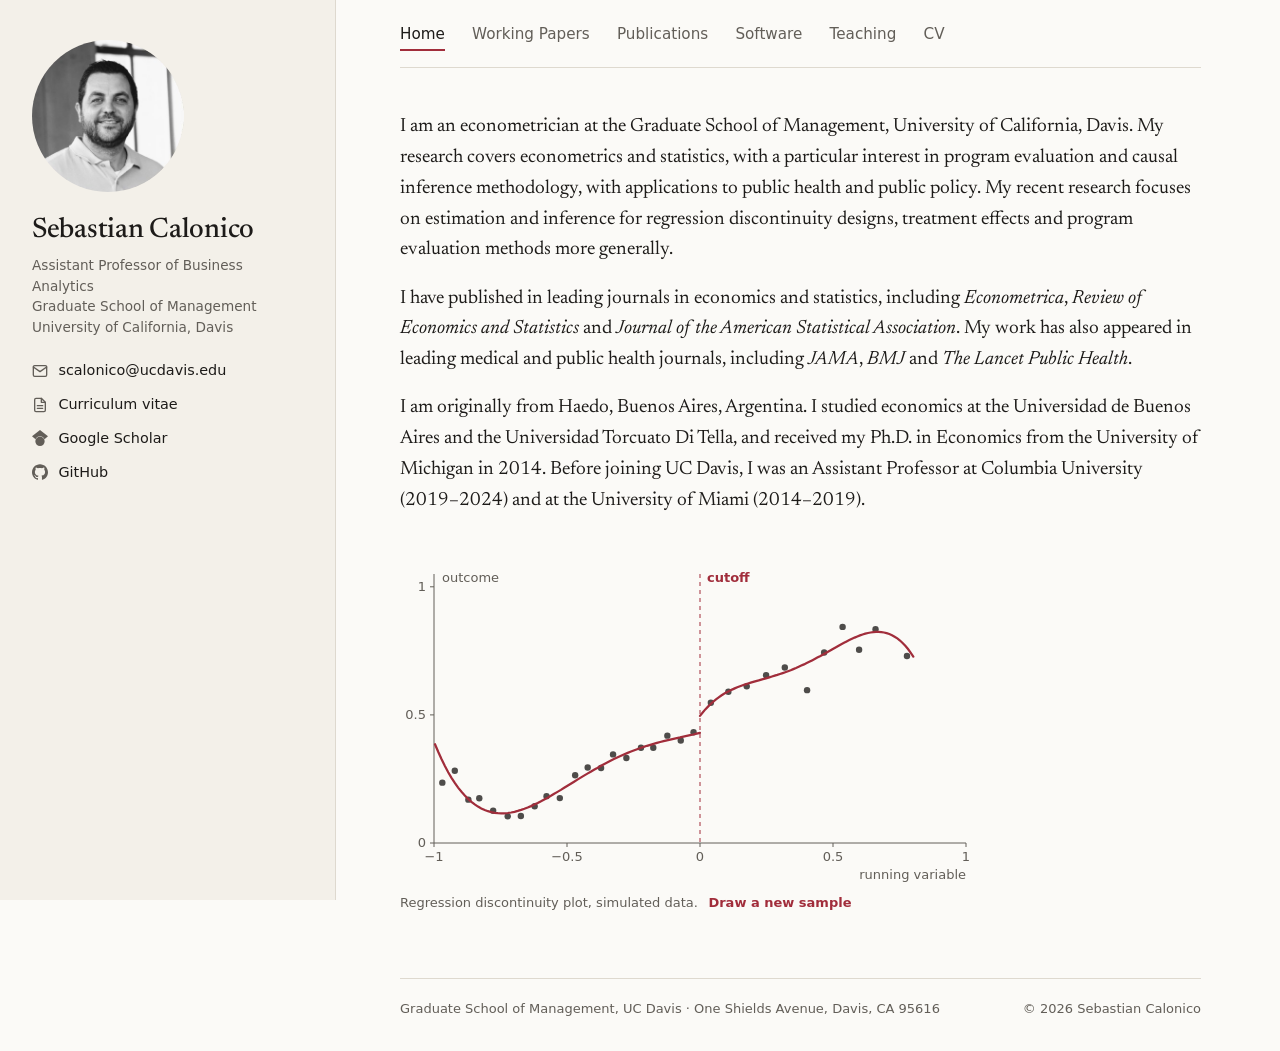
==== commit 40c82b64: "Redesign the site - New layout on every page: side column with photo, name and contact links;   page" ====
--- a/index.html
+++ b/index.html
@@ -4,11 +4,8 @@
     <meta charset="UTF-8" />
     <meta name="viewport" content="width=device-width, initial-scale=1.0" />
     <title>Sebastian Calonico | Econometrics &amp; Causal Inference</title>
-    <meta
-      name="description"
-      content="Sebastian Calonico is an econometrician and Assistant Professor at UC Davis specializing in causal inference, regression discontinuity designs, and data analytics."
-    />
-    <meta name="theme-color" content="#f3efe7" />
+    <meta name="description" content="Sebastian Calonico is an econometrician at UC Davis working on causal inference and regression discontinuity designs." />
+    <meta name="theme-color" content="#fbfaf7" />
     <meta property="og:type" content="website" />
     <meta property="og:title" content="Sebastian Calonico | Econometrics &amp; Causal Inference" />
     <meta property="og:description" content="Research, publications, and software in econometrics, causal inference, and data analytics." />
@@ -43,127 +40,84 @@
     <link rel="preconnect" href="https://fonts.googleapis.com" />
     <link rel="preconnect" href="https://fonts.gstatic.com" crossorigin />
     <link
-      href="https://fonts.googleapis.com/css2?family=IBM+Plex+Mono:wght@400;500&family=IBM+Plex+Sans:wght@400;500;600&family=Newsreader:opsz,wght@6..72,400;6..72,500;6..72,600&display=swap"
+      href="https://fonts.googleapis.com/css2?family=Newsreader:ital,opsz,wght@0,6..72,400..600;1,6..72,400..600&display=swap"
       rel="stylesheet"
     />
-    <link rel="stylesheet" href="./standard-styles.css?v=7" />
-    <script src="./analytics.js?v=2"></script>
+    <link rel="stylesheet" href="./site.css?v=1" />
+    <script src="./site.js?v=1" defer></script>
+    <script src="./analytics.js?v=2" defer></script>
   </head>
-  <body>
-    <a class="skip-link" href="#main-content">Skip to content</a>
+  <body class="home">
+    <a class="skip-link" href="#main">Skip to content</a>
+    <div class="shell">
+      <aside class="side">
+        <div class="side-top">
+          <a class="side-photo" href="./index.html" aria-label="Home"><img src="./photo.jpg" alt="Sebastian Calonico" width="320" height="320" /></a>
+          <h1 class="side-name">Sebastian Calonico</h1>
+          <p class="side-role">
+            Assistant Professor of Business Analytics<br />
+            Graduate School of Management<br />
+            University of California, Davis
+          </p>
+          <ul class="side-links" aria-label="Contact and profile links">
+            <li><a href="mailto:scalonico@ucdavis.edu"><svg viewBox="0 0 24 24" aria-hidden="true" fill="none" stroke="currentColor" stroke-width="2" stroke-linecap="round" stroke-linejoin="round"><rect x="2" y="4" width="20" height="16" rx="2" /><path d="m22 6-10 7L2 6" /></svg>scalonico@ucdavis.edu</a></li>
+            <li><a href="./CV/resume.pdf" target="_blank" rel="noopener"><svg viewBox="0 0 24 24" aria-hidden="true" fill="none" stroke="currentColor" stroke-width="2" stroke-linecap="round" stroke-linejoin="round"><path d="M14 2H6a2 2 0 0 0-2 2v16a2 2 0 0 0 2 2h12a2 2 0 0 0 2-2V8z" /><path d="M14 2v6h6M8 13h8M8 17h8" /></svg>Curriculum vitae</a></li>
+            <li><a href="https://scholar.google.com/citations?user=rpUAhZ8AAAAJ" target="_blank" rel="noopener"><svg viewBox="0 0 24 24" aria-hidden="true" fill="currentColor"><path d="M5.242 13.769L0 9.5 12 0l12 9.5-5.242 4.269C17.548 11.249 14.978 9.5 12 9.5c-2.977 0-5.548 1.748-6.758 4.269zM12 10a7 7 0 1 0 0 14 7 7 0 0 0 0-14z" /></svg>Google Scholar</a></li>
+            <li><a href="https://github.com/scalonico" target="_blank" rel="noopener"><svg viewBox="0 0 24 24" aria-hidden="true" fill="currentColor"><path d="M12 .297c-6.63 0-12 5.373-12 12 0 5.303 3.438 9.8 8.205 11.385.6.113.82-.258.82-.577 0-.285-.01-1.04-.015-2.04-3.338.724-4.042-1.61-4.042-1.61C4.422 18.07 3.633 17.7 3.633 17.7c-1.087-.744.084-.729.084-.729 1.205.084 1.838 1.236 1.838 1.236 1.07 1.835 2.809 1.305 3.495.998.108-.776.417-1.305.76-1.605-2.665-.3-5.466-1.332-5.466-5.93 0-1.31.465-2.38 1.235-3.22-.135-.303-.54-1.523.105-3.176 0 0 1.005-.322 3.3 1.23.96-.267 1.98-.399 3-.405 1.02.006 2.04.138 3 .405 2.28-1.552 3.285-1.23 3.285-1.23.645 1.653.24 2.873.12 3.176.765.84 1.23 1.91 1.23 3.22 0 4.61-2.805 5.625-5.475 5.92.42.36.81 1.096.81 2.22 0 1.606-.015 2.896-.015 3.286 0 .315.21.69.825.57C20.565 22.092 24 17.592 24 12.297c0-6.627-5.373-12-12-12" /></svg>GitHub</a></li>
+          </ul>
+        </div>
+      </aside>
 
-    <header class="masthead">
-      <div class="masthead-inner">
-        <a class="identity" href="./index.html" aria-label="Sebastian Calonico, homepage">
-          <span class="identity-mark" aria-hidden="true">SC</span>
-          <span>
-            <strong>Sebastian Calonico</strong>
-            <small>Econometrician · UC Davis</small>
-          </span>
-        </a>
+      <div class="content">
+        <header class="top">
+          <nav aria-label="Primary">
+            <a href="./index.html" aria-current="page">Home</a>
+            <a href="./research.html">Working Papers</a>
+            <a href="./publications.html">Publications</a>
+            <a href="./software.html">Software</a>
+            <a href="./teaching.html">Teaching</a>
+            <a href="./CV/resume.pdf" target="_blank" rel="noopener">CV</a>
+          </nav>
+        </header>
+        <main id="main">
+          <div class="prose">
+            <p>
+              I am an econometrician at the Graduate School of Management, University of
+              California, Davis. My research covers econometrics and
+              statistics, with a particular interest in program evaluation and causal inference
+              methodology, with applications to public health and public policy. My recent
+              research focuses on estimation and inference for regression discontinuity designs,
+              treatment effects and program evaluation methods more generally.
+            </p>
+            <p>
+              I have published in leading journals in economics and statistics, including
+              <cite>Econometrica</cite>, <cite>Review of Economics and Statistics</cite> and
+              <cite>Journal of the American Statistical Association</cite>. My work has also
+              appeared in leading medical and public health journals, including
+              <cite>JAMA</cite>, <cite>BMJ</cite> and <cite>The Lancet Public Health</cite>.
+            </p>
+            <p>
+              I am originally from Haedo, Buenos Aires, Argentina. I studied economics at the
+              Universidad de Buenos Aires and the Universidad Torcuato Di Tella, and received my
+              Ph.D. in Economics from the University of Michigan in 2014. Before joining UC Davis,
+              I was an Assistant Professor at Columbia University (2019–2024) and at the
+              University of Miami (2014–2019).
+            </p>
+          </div>
 
-        <button class="menu-toggle" type="button" aria-expanded="false" aria-controls="draft-nav">
-          Menu
-        </button>
-
-        <nav class="ledger-nav" id="draft-nav" aria-label="Primary" data-open="false">
-          <a class="is-active" aria-current="page" href="./index.html"><span>01</span> About</a>
-          <a href="./publications.html"><span>02</span> Publications</a>
-          <a href="./research.html"><span>03</span> Research</a>
-          <a href="./teaching.html"><span>04</span> Teaching</a>
-          <a href="./software.html"><span>05</span> Software</a>
-          <a href="./contact.html"><span>06</span> Contact</a>
-        </nav>
+          <figure class="rd">
+            <svg id="rd-plot" role="img" aria-labelledby="rd-caption"></svg>
+            <figcaption>
+              <span id="rd-caption">Regression discontinuity plot, simulated data.</span>
+              <button type="button" id="rd-resample">Draw a new sample</button>
+            </figcaption>
+          </figure>
+        </main>
+        <footer class="foot">
+          <p>Graduate School of Management, UC Davis · One Shields Avenue, Davis, CA 95616</p>
+          <p>&copy; <span id="year">2026</span> Sebastian Calonico</p>
+        </footer>
       </div>
-    </header>
-
-    <main id="main-content">
-      <section class="hero ledger-width" id="about">
-        <div class="hero-copy">
-          <p class="folio">Assistant Professor of Business Analytics</p>
-          <h1>Sebastian Calonico</h1>
-          <p class="hero-role">Graduate School of Management · University of California, Davis</p>
-          <p class="hero-lede">
-            I develop econometric methods and open-source software for causal inference,
-            with particular interests in regression discontinuity designs, treatment
-            effects, and nonparametric inference.
-          </p>
-          <div class="hero-links" aria-label="Profile links">
-            <a href="./CV/resume.pdf" target="_blank" rel="noopener noreferrer">Curriculum Vitae <span>↗</span></a>
-            <a href="https://scholar.google.com/citations?user=rpUAhZ8AAAAJ&amp;hl=en&amp;oi=ao" target="_blank" rel="noopener noreferrer">Google Scholar <span>↗</span></a>
-            <a href="https://github.com/scalonico" target="_blank" rel="noopener noreferrer">GitHub <span>↗</span></a>
-          </div>
-        </div>
-
-        <aside class="hero-figure hero-recent" aria-labelledby="hero-recent-title">
-          <div class="hero-recent-heading">
-            <h2 id="hero-recent-title">Recent research</h2>
-            <a href="./research.html">View all <span>→</span></a>
-          </div>
-          <div class="hero-research-list">
-            <article>
-              <p class="hero-paper-meta">2026 · NBER 34050 · Revised</p>
-              <h3><a href="https://www.nber.org/papers/w34050">Beyond Bonferroni: Multiple Testing in Empirical Research</a></h3>
-              <p>With Sebastian Galiani.</p>
-            </article>
-            <article>
-              <p class="hero-paper-meta">2026 · Software paper</p>
-              <h3><a href="https://drive.google.com/file/d/10r3VhQ8mBtwfyswYNF2-ULR7TvOTbRC-/view">mht: Multiple-Hypothesis Testing in Stata</a></h3>
-              <p>With Sebastian Galiani and Raul A. Sosa.</p>
-            </article>
-            <article>
-              <p class="hero-paper-meta">2026 · Working paper</p>
-              <h3><a href="https://rdpackages.github.io/rdhte/">Treatment Effect Heterogeneity in Regression Discontinuity Designs</a></h3>
-              <p>With Matias Cattaneo, Max Farrell, Filippo Palomba, and Rocio Titiunik.</p>
-            </article>
-            <article>
-              <p class="hero-paper-meta">2026 · Software paper</p>
-              <h3><a href="https://rdpackages.github.io/rdhte/">rdhte: Conditional Average Treatment Effects in RD Designs</a></h3>
-              <p>Estimation and inference for heterogeneous treatment effects in RD designs.</p>
-            </article>
-          </div>
-        </aside>
-      </section>
-
-      <section class="ledger-section ledger-width background-section" id="background" aria-labelledby="background-title">
-        <div class="section-content">
-          <div class="section-heading">
-            <h2 id="background-title">Appointments &amp; education</h2>
-          </div>
-          <div class="background-grid">
-            <article>
-              <p class="column-label">Appointments</p>
-              <div class="record-row"><span>2024—</span><p><strong>UC Davis</strong><br />Assistant Professor of Business Analytics</p></div>
-              <div class="record-row"><span>2019—24</span><p><strong>Columbia University</strong><br />Assistant Professor</p></div>
-              <div class="record-row"><span>2014—19</span><p><strong>University of Miami</strong><br />Assistant Professor</p></div>
-            </article>
-            <article>
-              <p class="column-label">Education</p>
-              <div class="record-row"><span>2014</span><p><strong>University of Michigan</strong><br />Ph.D. in Economics</p></div>
-              <div class="record-row"><span>2005</span><p><strong>Universidad Torcuato Di Tella</strong><br />Master in Economics</p></div>
-              <div class="record-row"><span>2002</span><p><strong>Universidad de Buenos Aires</strong><br />Licentiate in Economics</p></div>
-            </article>
-          </div>
-        </div>
-      </section>
-    </main>
-
-    <footer class="site-footer">
-      <div class="ledger-width footer-inner">
-        <p>Sebastian Calonico <span>—</span> Econometrics · Causal Inference · Data Analytics</p>
-        <p>University of California, Davis</p>
-      </div>
-    </footer>
-
-    <script>
-      const menuButton = document.querySelector('.menu-toggle');
-      const menu = document.querySelector('.ledger-nav');
-
-      menuButton?.addEventListener('click', () => {
-        const open = menuButton.getAttribute('aria-expanded') === 'true';
-        menuButton.setAttribute('aria-expanded', String(!open));
-        menu.dataset.open = String(!open);
-      });
-    </script>
+    </div>
   </body>
 </html>
--- a/site.css
+++ b/site.css
@@ -0,0 +1,654 @@
+/* A side column carries identity on every page, with the page links in a bar at the top;
+   the page content sits beside it. One web font (Newsreader), system fonts for the rest. */
+
+:root {
+  --bg: #fbfaf7;
+  --ink: #1d1b19;
+  --muted: #625e58;
+  --rule: #ded9cf;
+  --accent: #a12d3b;
+  --side-bg: #f3f0e9;
+  --side-ink: var(--ink);
+  --side-muted: var(--muted);
+  --side-rule: var(--rule);
+  --side-accent: var(--accent);
+  --serif: "Newsreader", "Iowan Old Style", Georgia, "Times New Roman", serif;
+  --sans: system-ui, -apple-system, "Segoe UI", Roboto, "Helvetica Neue", Arial, sans-serif;
+  --mono: ui-monospace, "SF Mono", Menlo, Consolas, monospace;
+  --small: 0.8125rem; /* 13px floor for all text */
+  --side-width: 21rem;
+  color-scheme: light;
+}
+
+*,
+*::before,
+*::after {
+  box-sizing: border-box;
+}
+
+html {
+  scroll-behavior: smooth;
+  scroll-padding-top: 1.5rem;
+  scrollbar-gutter: stable;
+}
+
+body {
+  margin: 0;
+  color: var(--ink);
+  background: var(--bg);
+  font-family: var(--sans);
+  font-size: 1rem;
+  line-height: 1.6;
+  -webkit-text-size-adjust: 100%;
+}
+
+h1,
+h2,
+h3,
+p,
+ul,
+dl,
+dd {
+  margin: 0;
+}
+
+ul {
+  padding: 0;
+  list-style: none;
+}
+
+a {
+  color: var(--accent);
+  text-decoration: none;
+}
+
+a:hover {
+  text-decoration: underline;
+  text-decoration-thickness: 1px;
+  text-underline-offset: 0.18em;
+}
+
+a:focus-visible,
+summary:focus-visible {
+  outline: 2px solid var(--accent);
+  outline-offset: 3px;
+  border-radius: 2px;
+}
+
+cite {
+  font-style: italic;
+}
+
+/* Names of people and cited papers: still links, but they read as text until hovered. */
+a.who,
+.pkg-refs a {
+  color: inherit;
+  text-decoration: underline;
+  text-decoration-color: var(--rule);
+  text-decoration-thickness: 1px;
+  text-underline-offset: 0.2em;
+}
+
+a.who:hover,
+.pkg-refs a:hover {
+  color: var(--accent);
+  text-decoration-color: currentColor;
+}
+
+.skip-link {
+  position: absolute;
+  top: -4rem;
+  left: 1rem;
+  z-index: 10;
+  padding: 0.6rem 0.9rem;
+  color: var(--bg);
+  background: var(--ink);
+}
+
+.skip-link:focus {
+  top: 1rem;
+}
+
+/* ---------- Shell ---------- */
+
+.shell {
+  display: grid;
+  grid-template-columns: var(--side-width) minmax(0, 1fr);
+  min-height: 100vh;
+}
+
+.side {
+  position: sticky;
+  top: 0;
+  align-self: start;
+  height: 100vh;
+  overflow-y: auto;
+  padding: 2.5rem 2rem 2rem;
+  border-right: 1px solid var(--side-rule);
+  color: var(--side-ink);
+  background: var(--side-bg);
+}
+
+.side a {
+  color: inherit;
+}
+
+.side a:focus-visible {
+  outline-color: var(--side-accent);
+}
+
+.side-photo img {
+  display: block;
+  width: 9.5rem;
+  height: 9.5rem;
+  border-radius: 50%;
+  object-fit: cover;
+}
+
+.side-name {
+  margin-top: 1.4rem;
+  font-family: var(--serif);
+  font-size: 1.75rem;
+  font-weight: 500;
+  letter-spacing: -0.01em;
+  line-height: 1.15;
+}
+
+.side-name a:hover {
+  text-decoration: none;
+}
+
+.side-role {
+  margin-top: 0.55rem;
+  color: var(--side-muted);
+  font-size: 0.85rem;
+  line-height: 1.5;
+}
+
+.side-links {
+  display: grid;
+  gap: 0.45rem;
+  margin-top: 1.4rem;
+  font-size: 0.9rem;
+}
+
+.side-links a {
+  display: inline-flex;
+  gap: 0.65rem;
+  align-items: center;
+  color: var(--side-ink);
+}
+
+.side-links a:hover {
+  color: var(--side-accent);
+  text-decoration: none;
+}
+
+.side-links svg {
+  flex: none;
+  width: 1rem;
+  height: 1rem;
+  color: var(--side-muted);
+}
+
+.side-links a:hover svg {
+  color: inherit;
+}
+
+/* ---------- Content ---------- */
+
+.content {
+  display: flex;
+  flex-direction: column;
+  min-width: 0;
+  padding: 0 clamp(1.5rem, 5vw, 4.5rem);
+}
+
+/* Page links, at the top of every page. */
+
+.top {
+  padding: 1.15rem 0;
+  border-bottom: 1px solid var(--rule);
+}
+
+.top nav {
+  display: flex;
+  flex-wrap: wrap;
+  gap: 0.3rem 1.7rem;
+}
+
+.top nav a {
+  padding: 0.2rem 0;
+  color: var(--muted);
+  font-size: 0.95rem;
+}
+
+.top nav a:hover {
+  color: var(--accent);
+  text-decoration: none;
+}
+
+.top nav a[aria-current="page"] {
+  color: var(--ink);
+  box-shadow: 0 2px 0 var(--accent);
+}
+
+main {
+  flex: 1;
+  width: 100%;
+  max-width: 52rem;
+  padding: 1.75rem 0 4rem;
+}
+
+.page-head {
+  margin-bottom: 2.25rem;
+}
+
+.page-head h1 {
+  font-family: var(--serif);
+  font-size: clamp(2rem, 4vw, 2.5rem);
+  font-weight: 500;
+  letter-spacing: -0.02em;
+  line-height: 1.1;
+}
+
+/* A short accent rule under page titles. */
+.page-head h1::after {
+  display: block;
+  width: 3rem;
+  height: 3px;
+  margin-top: 0.9rem;
+  background: var(--accent);
+  content: "";
+}
+
+.sec {
+  margin: 2.75rem 0 0.25rem;
+  padding-bottom: 0.5rem;
+  border-bottom: 1px solid var(--rule);
+  color: var(--muted);
+  font-size: var(--small);
+  font-weight: 600;
+  letter-spacing: 0.08em;
+  line-height: 1.4;
+  text-transform: uppercase;
+}
+
+section:first-of-type > .sec,
+.two-grid .sec {
+  margin-top: 0;
+}
+
+/* Home */
+
+.prose {
+  padding-top: 1rem;
+  font-family: var(--serif);
+  font-size: 1.2rem;
+  line-height: 1.6;
+}
+
+.prose p + p {
+  margin-top: 1.1rem;
+}
+
+/* Home page plot */
+
+.rd {
+  max-width: 36rem;
+  margin: 2.75rem 0 0;
+}
+
+.rd svg {
+  display: block;
+  width: 100%;
+  height: auto;
+  overflow: visible;
+}
+
+.rd figcaption {
+  margin-top: 0.6rem;
+  color: var(--muted);
+  font-size: var(--small);
+}
+
+.rd button {
+  margin-left: 0.4rem;
+  padding: 0;
+  border: 0;
+  color: var(--accent);
+  background: none;
+  font: inherit;
+  font-weight: 600;
+  cursor: pointer;
+}
+
+.rd button:hover {
+  text-decoration: underline;
+}
+
+.rd-axis {
+  stroke: var(--muted);
+  stroke-width: 1;
+}
+
+.rd-tick {
+  fill: var(--muted);
+  font-family: var(--sans);
+  font-size: 13px;
+}
+
+.rd-dot {
+  fill: var(--ink);
+  fill-opacity: 0.78;
+}
+
+.rd-fit {
+  fill: none;
+  stroke: var(--accent);
+  stroke-width: 2.25;
+  stroke-linecap: round;
+}
+
+.rd-cut {
+  stroke: var(--accent);
+  stroke-width: 1;
+  stroke-dasharray: 4 4;
+}
+
+.rd-cut-label {
+  fill: var(--accent);
+  font-family: var(--sans);
+  font-size: 13px;
+  font-weight: 600;
+}
+
+/* Papers: title, then people and venue on one line with the links at its end. */
+
+.paper {
+  display: grid;
+  grid-template-columns: minmax(0, 1fr) auto;
+  gap: 0.25rem 1.5rem;
+  align-items: baseline;
+  padding: 0.85rem 0;
+}
+
+.paper + .paper {
+  border-top: 1px solid var(--rule);
+}
+
+.paper .t {
+  grid-column: 1 / -1;
+  font-family: var(--serif);
+  font-size: 1.25rem;
+  font-weight: 600;
+  letter-spacing: -0.005em;
+  line-height: 1.25;
+}
+
+.paper .t a {
+  color: inherit;
+}
+
+.paper .t a:hover {
+  color: var(--accent);
+  text-decoration: none;
+}
+
+.paper .au {
+  color: var(--muted);
+  font-size: 0.925rem;
+  line-height: 1.45;
+}
+
+.paper .au b {
+  color: var(--ink);
+  font-weight: 600;
+}
+
+.paper .venue cite {
+  color: var(--ink);
+}
+
+.plinks {
+  display: flex;
+  gap: 0.15rem 0.55rem;
+  white-space: nowrap;
+  font-size: var(--small);
+  font-weight: 600;
+  letter-spacing: 0.06em;
+  text-transform: uppercase;
+}
+
+.plinks span {
+  color: var(--rule);
+}
+
+.more {
+  border-top: 1px solid var(--rule);
+}
+
+.more summary {
+  padding: 0.9rem 0;
+  color: var(--accent);
+  font-size: var(--small);
+  font-weight: 600;
+  letter-spacing: 0.06em;
+  text-transform: uppercase;
+  cursor: pointer;
+}
+
+.more[open] summary {
+  border-bottom: 1px solid var(--rule);
+}
+
+.note {
+  margin-top: 2.5rem;
+  color: var(--muted);
+  font-size: 0.9rem;
+}
+
+/* Software */
+
+.pkg {
+  display: grid;
+  grid-template-columns: 13.5rem minmax(0, 1fr);
+  gap: 0.6rem 2rem;
+  align-items: start;
+  padding: 1.15rem 0;
+  border-top: 1px solid var(--rule);
+}
+
+.page-head + .pkg {
+  padding-top: 0;
+  border-top: 0;
+}
+
+.pkg h2 {
+  display: inline;
+  font-family: var(--mono);
+  font-size: 1.2rem;
+  font-weight: 600;
+  line-height: 1.3;
+}
+
+.pkg-langs,
+.pkg-status {
+  display: inline;
+  margin-left: 0.5rem;
+  color: var(--muted);
+  font-size: var(--small);
+}
+
+/* Live badges from CRAN, PyPI and GitHub. */
+.badges {
+  display: flex;
+  flex-wrap: wrap;
+  gap: 0.3rem 0.35rem;
+  align-items: center;
+  margin-top: 0.55rem;
+}
+
+.badges a {
+  display: block;
+  line-height: 0;
+}
+
+.badges img {
+  display: block;
+  width: auto;
+  height: 20px;
+}
+
+.pkg-desc {
+  font-family: var(--serif);
+  font-size: 1.12rem;
+  line-height: 1.35;
+}
+
+.pkg-with,
+.pkg-refs {
+  margin-top: 0.25rem;
+  color: var(--muted);
+  font-size: 0.9rem;
+  line-height: 1.5;
+}
+
+.pkg-refs {
+  color: var(--ink);
+}
+
+.pkg-refs .k,
+.pkg-refs > span[aria-hidden] {
+  color: var(--muted);
+}
+
+/* Teaching */
+
+.two-grid {
+  display: grid;
+  grid-template-columns: repeat(2, minmax(0, 1fr));
+  gap: 2.5rem 3rem;
+}
+
+.record > div {
+  display: grid;
+  grid-template-columns: 3.5rem minmax(0, 1fr);
+  gap: 0.75rem;
+  padding: 0.75rem 0;
+  border-bottom: 1px solid var(--rule);
+}
+
+.record.wide > div {
+  grid-template-columns: 5.75rem minmax(0, 1fr);
+}
+
+.record dt {
+  padding-top: 0.2rem;
+  color: var(--muted);
+  font-size: 0.875rem;
+  font-variant-numeric: tabular-nums;
+}
+
+.record dd {
+  color: var(--muted);
+  font-size: 0.925rem;
+  line-height: 1.45;
+}
+
+.record strong {
+  display: block;
+  color: var(--ink);
+  font-family: var(--serif);
+  font-size: 1.15rem;
+  font-weight: 600;
+  line-height: 1.3;
+}
+
+/* Footer */
+
+.foot {
+  display: flex;
+  flex-wrap: wrap;
+  gap: 0.25rem 2rem;
+  justify-content: space-between;
+  max-width: 52rem;
+  padding: 1.25rem 0 2rem;
+  border-top: 1px solid var(--rule);
+  color: var(--muted);
+  font-size: var(--small);
+}
+
+/* ---------- Narrow screens: the side column becomes a header ---------- */
+
+@media (max-width: 70rem) {
+  .shell {
+    display: block;
+  }
+
+  .side {
+    position: static;
+    height: auto;
+    overflow: visible;
+    padding: 1.5rem 1.25rem 1.1rem;
+    border-right: 0;
+    border-bottom: 1px solid var(--side-rule);
+  }
+
+  .side-photo img {
+    width: 7rem;
+    height: 7rem;
+  }
+
+  /* On inner pages only the name stays. */
+  .inner .side-photo,
+  .inner .side-role,
+  .inner .side-links {
+    display: none;
+  }
+
+  .inner .side-name {
+    margin-top: 0;
+    font-size: 1.35rem;
+  }
+
+  .top nav {
+    gap: 0.3rem 1.2rem;
+  }
+
+  .content {
+    padding: 0 1.25rem;
+  }
+
+  .plinks a,
+  .top nav a {
+    padding-block: 0.5rem;
+  }
+
+  .plinks {
+    margin-top: -0.2rem;
+  }
+
+  .two-grid,
+  .pkg,
+  .paper {
+    grid-template-columns: minmax(0, 1fr);
+  }
+
+  .two-grid {
+    gap: 2.25rem;
+  }
+
+}
+
+@media (prefers-reduced-motion: reduce) {
+  html {
+    scroll-behavior: auto;
+  }
+}
+
+@media print {
+  .top {
+    display: none;
+  }
+}
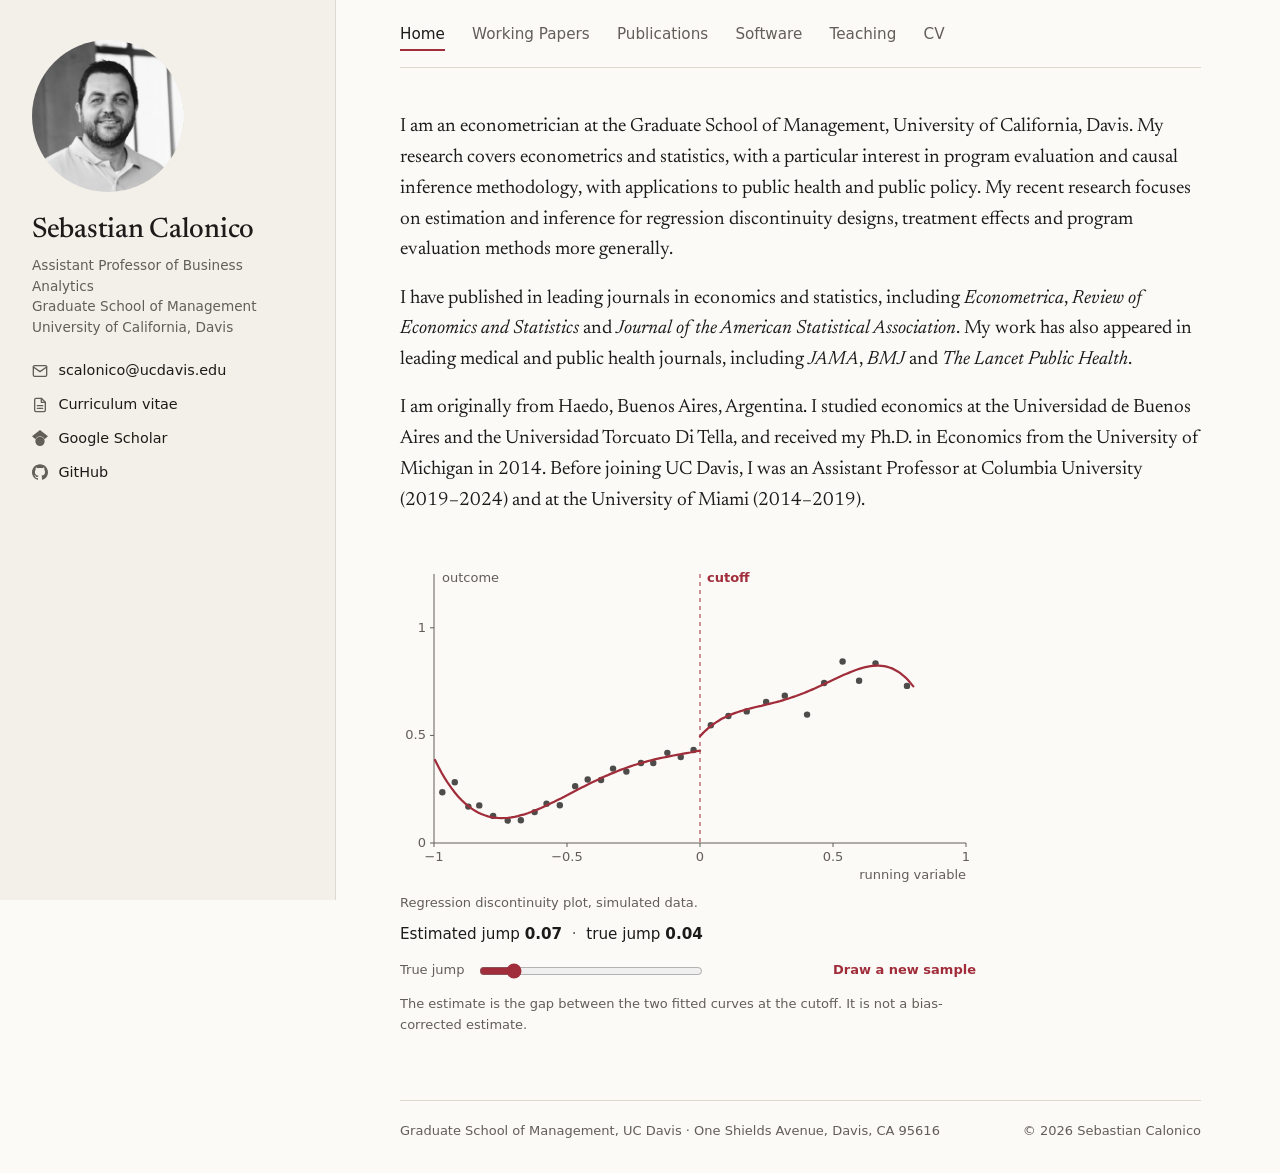
==== commit 2a52ec28: "Home page plot: show the estimated jump and add a true-jump slider Co-Authored-By: Claude Fable 5.2 " ====
--- a/index.html
+++ b/index.html
@@ -43,8 +43,8 @@
       href="https://fonts.googleapis.com/css2?family=Newsreader:ital,opsz,wght@0,6..72,400..600;1,6..72,400..600&display=swap"
       rel="stylesheet"
     />
-    <link rel="stylesheet" href="./site.css?v=1" />
-    <script src="./site.js?v=1" defer></script>
+    <link rel="stylesheet" href="./site.css?v=2" />
+    <script src="./site.js?v=2" defer></script>
     <script src="./analytics.js?v=2" defer></script>
   </head>
   <body class="home">
@@ -108,8 +108,18 @@
           <figure class="rd">
             <svg id="rd-plot" role="img" aria-labelledby="rd-caption"></svg>
             <figcaption>
-              <span id="rd-caption">Regression discontinuity plot, simulated data.</span>
-              <button type="button" id="rd-resample">Draw a new sample</button>
+              <p id="rd-caption">Regression discontinuity plot, simulated data.</p>
+              <p class="rd-readout" aria-live="polite">
+                Estimated jump <strong id="rd-est">0.04</strong>
+                <span aria-hidden="true">·</span>
+                true jump <strong id="rd-true">0.04</strong>
+              </p>
+              <div class="rd-controls">
+                <label for="rd-jump">True jump</label>
+                <input type="range" id="rd-jump" min="0" max="0.3" step="0.01" value="0.04" />
+                <button type="button" id="rd-resample">Draw a new sample</button>
+              </div>
+              <p class="rd-note">The estimate is the gap between the two fitted curves at the cutoff. It is not a bias-corrected estimate.</p>
             </figcaption>
           </figure>
         </main>
--- a/site.css
+++ b/site.css
@@ -312,9 +312,39 @@
   font-size: var(--small);
 }
 
+.rd-readout {
+  margin-top: 0.5rem;
+  color: var(--ink);
+  font-size: 0.95rem;
+}
+
+.rd-readout strong {
+  font-variant-numeric: tabular-nums;
+  font-weight: 600;
+}
+
+.rd-readout span {
+  margin: 0 0.3rem;
+  color: var(--muted);
+}
+
+.rd-controls {
+  display: flex;
+  flex-wrap: wrap;
+  gap: 0.5rem 0.75rem;
+  align-items: center;
+  margin-top: 0.6rem;
+}
+
+.rd-controls input[type="range"] {
+  flex: 1 1 9rem;
+  max-width: 14rem;
+  accent-color: var(--accent);
+}
+
 .rd button {
-  margin-left: 0.4rem;
-  padding: 0;
+  margin-left: auto;
+  padding: 0.3rem 0;
   border: 0;
   color: var(--accent);
   background: none;
@@ -325,6 +355,10 @@
 
 .rd button:hover {
   text-decoration: underline;
+}
+
+.rd-note {
+  margin-top: 0.5rem;
 }
 
 .rd-axis {
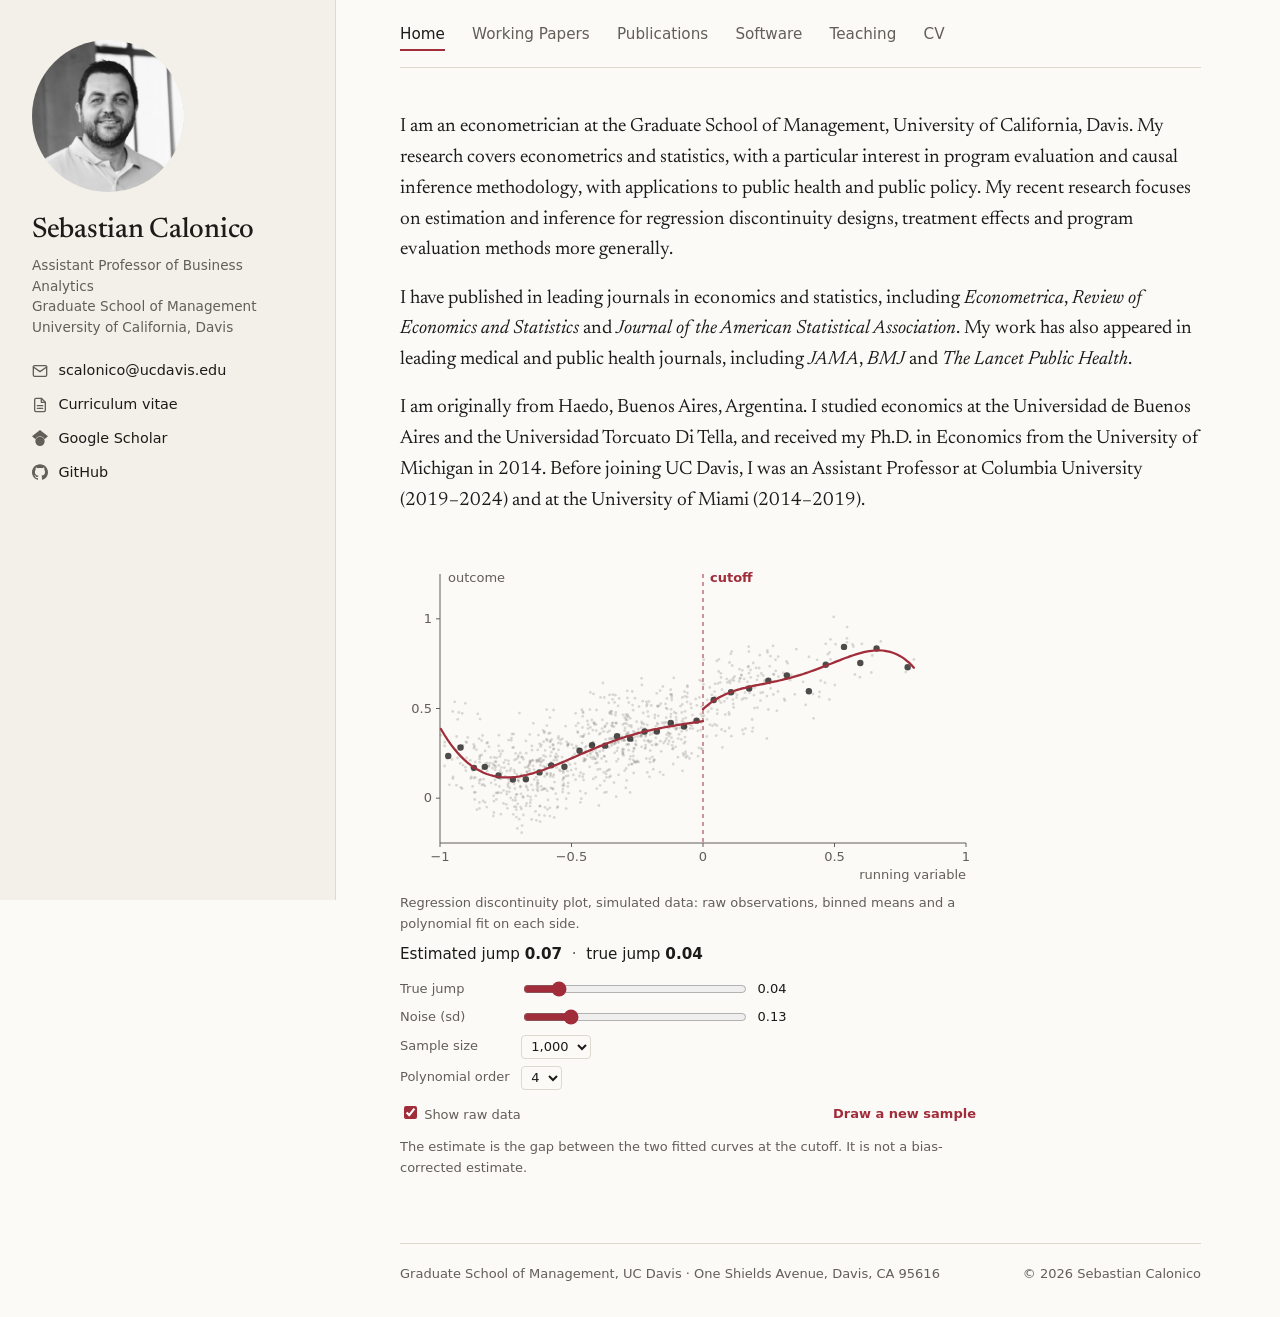
==== commit 737d7bdc: "Home page plot: raw data, and controls for noise, sample size and fit order Co-Authored-By: Claude F" ====
--- a/index.html
+++ b/index.html
@@ -43,8 +43,8 @@
       href="https://fonts.googleapis.com/css2?family=Newsreader:ital,opsz,wght@0,6..72,400..600;1,6..72,400..600&display=swap"
       rel="stylesheet"
     />
-    <link rel="stylesheet" href="./site.css?v=2" />
-    <script src="./site.js?v=2" defer></script>
+    <link rel="stylesheet" href="./site.css?v=3" />
+    <script src="./site.js?v=3" defer></script>
     <script src="./analytics.js?v=2" defer></script>
   </head>
   <body class="home">
@@ -108,7 +108,7 @@
           <figure class="rd">
             <svg id="rd-plot" role="img" aria-labelledby="rd-caption"></svg>
             <figcaption>
-              <p id="rd-caption">Regression discontinuity plot, simulated data.</p>
+              <p id="rd-caption">Regression discontinuity plot, simulated data: raw observations, binned means and a polynomial fit on each side.</p>
               <p class="rd-readout" aria-live="polite">
                 Estimated jump <strong id="rd-est">0.04</strong>
                 <span aria-hidden="true">·</span>
@@ -117,6 +117,33 @@
               <div class="rd-controls">
                 <label for="rd-jump">True jump</label>
                 <input type="range" id="rd-jump" min="0" max="0.3" step="0.01" value="0.04" />
+                <output id="rd-jump-out" for="rd-jump">0.04</output>
+
+                <label for="rd-noise">Noise (sd)</label>
+                <input type="range" id="rd-noise" min="0.02" max="0.6" step="0.01" value="0.13" />
+                <output id="rd-noise-out" for="rd-noise">0.13</output>
+
+                <label for="rd-n">Sample size</label>
+                <select id="rd-n">
+                  <option value="200">200</option>
+                  <option value="500">500</option>
+                  <option value="1000" selected>1,000</option>
+                  <option value="2000">2,000</option>
+                  <option value="5000">5,000</option>
+                </select>
+                <span></span>
+
+                <label for="rd-order">Polynomial order</label>
+                <select id="rd-order">
+                  <option value="1">1</option>
+                  <option value="2">2</option>
+                  <option value="3">3</option>
+                  <option value="4" selected>4</option>
+                </select>
+                <span></span>
+              </div>
+              <div class="rd-actions">
+                <label><input type="checkbox" id="rd-raw" checked /> Show raw data</label>
                 <button type="button" id="rd-resample">Draw a new sample</button>
               </div>
               <p class="rd-note">The estimate is the gap between the two fitted curves at the cutoff. It is not a bias-corrected estimate.</p>
--- a/site.css
+++ b/site.css
@@ -329,21 +329,47 @@
 }
 
 .rd-controls {
+  display: grid;
+  grid-template-columns: max-content minmax(0, 14rem) max-content;
+  gap: 0.45rem 0.75rem;
+  align-items: center;
+  margin-top: 0.75rem;
+}
+
+.rd-controls input[type="range"] {
+  width: 100%;
+  accent-color: var(--accent);
+}
+
+.rd-controls select {
+  justify-self: start;
+  padding: 0.15rem 0.3rem;
+  border: 1px solid var(--rule);
+  border-radius: 4px;
+  color: var(--ink);
+  background: var(--bg);
+  font: inherit;
+}
+
+.rd-controls output {
+  color: var(--ink);
+  font-variant-numeric: tabular-nums;
+}
+
+.rd-actions {
   display: flex;
   flex-wrap: wrap;
-  gap: 0.5rem 0.75rem;
+  gap: 0.4rem 1.5rem;
   align-items: center;
+  justify-content: space-between;
   margin-top: 0.6rem;
 }
 
-.rd-controls input[type="range"] {
-  flex: 1 1 9rem;
-  max-width: 14rem;
+.rd-actions input {
   accent-color: var(--accent);
 }
 
 .rd button {
-  margin-left: auto;
   padding: 0.3rem 0;
   border: 0;
   color: var(--accent);
@@ -370,6 +396,11 @@
   fill: var(--muted);
   font-family: var(--sans);
   font-size: 13px;
+}
+
+.rd-raw {
+  fill: var(--muted);
+  fill-opacity: 0.22;
 }
 
 .rd-dot {
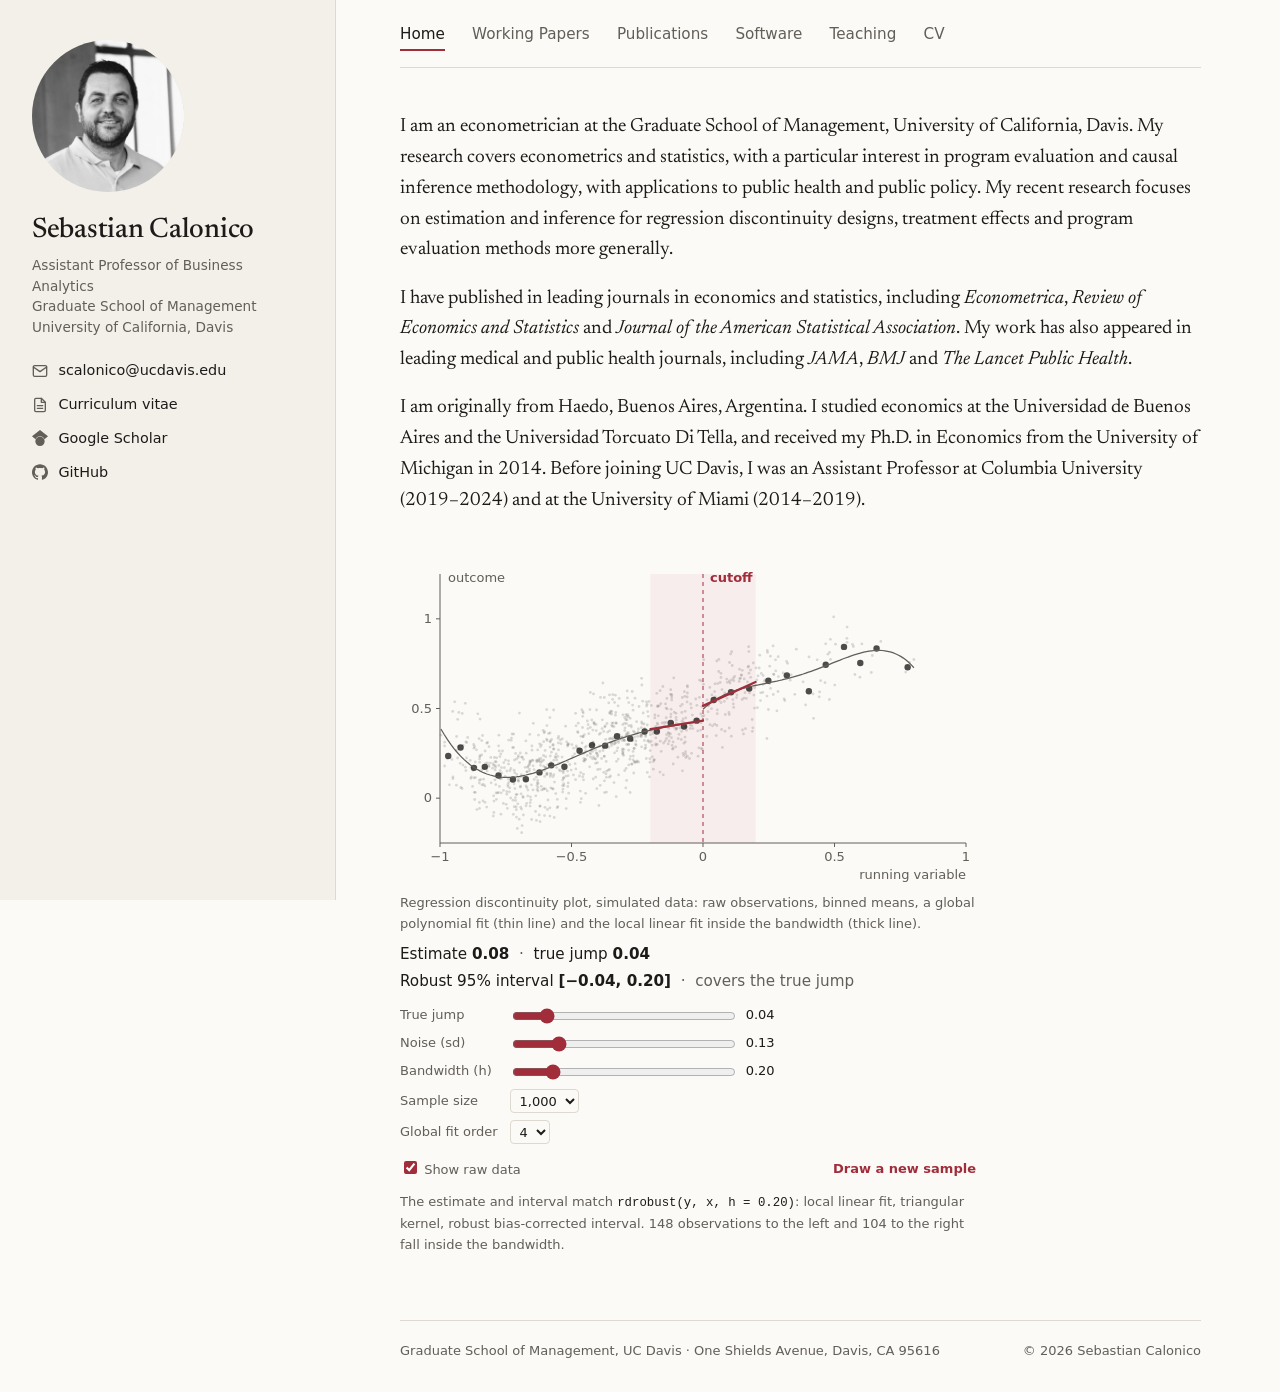
==== commit f2aa29e7: "Home page plot: bandwidth, local linear estimate and robust bias-corrected interval The estimator fo" ====
--- a/index.html
+++ b/index.html
@@ -43,8 +43,8 @@
       href="https://fonts.googleapis.com/css2?family=Newsreader:ital,opsz,wght@0,6..72,400..600;1,6..72,400..600&display=swap"
       rel="stylesheet"
     />
-    <link rel="stylesheet" href="./site.css?v=3" />
-    <script src="./site.js?v=3" defer></script>
+    <link rel="stylesheet" href="./site.css?v=4" />
+    <script src="./site.js?v=4" defer></script>
     <script src="./analytics.js?v=2" defer></script>
   </head>
   <body class="home">
@@ -108,11 +108,16 @@
           <figure class="rd">
             <svg id="rd-plot" role="img" aria-labelledby="rd-caption"></svg>
             <figcaption>
-              <p id="rd-caption">Regression discontinuity plot, simulated data: raw observations, binned means and a polynomial fit on each side.</p>
+              <p id="rd-caption">Regression discontinuity plot, simulated data: raw observations, binned means, a global polynomial fit (thin line) and the local linear fit inside the bandwidth (thick line).</p>
               <p class="rd-readout" aria-live="polite">
-                Estimated jump <strong id="rd-est">0.04</strong>
+                Estimate <strong id="rd-est">0.08</strong>
                 <span aria-hidden="true">·</span>
                 true jump <strong id="rd-true">0.04</strong>
+              </p>
+              <p class="rd-readout" aria-live="polite">
+                Robust 95% interval <strong id="rd-ci">[−0.04, 0.20]</strong>
+                <span aria-hidden="true">·</span>
+                <em id="rd-cover" class="rd-cover">covers the true jump</em>
               </p>
               <div class="rd-controls">
                 <label for="rd-jump">True jump</label>
@@ -122,6 +127,10 @@
                 <label for="rd-noise">Noise (sd)</label>
                 <input type="range" id="rd-noise" min="0.02" max="0.6" step="0.01" value="0.13" />
                 <output id="rd-noise-out" for="rd-noise">0.13</output>
+
+                <label for="rd-h">Bandwidth (h)</label>
+                <input type="range" id="rd-h" min="0.05" max="1" step="0.01" value="0.2" />
+                <output id="rd-h-out" for="rd-h">0.20</output>
 
                 <label for="rd-n">Sample size</label>
                 <select id="rd-n">
@@ -133,7 +142,7 @@
                 </select>
                 <span></span>
 
-                <label for="rd-order">Polynomial order</label>
+                <label for="rd-order">Global fit order</label>
                 <select id="rd-order">
                   <option value="1">1</option>
                   <option value="2">2</option>
@@ -146,7 +155,10 @@
                 <label><input type="checkbox" id="rd-raw" checked /> Show raw data</label>
                 <button type="button" id="rd-resample">Draw a new sample</button>
               </div>
-              <p class="rd-note">The estimate is the gap between the two fitted curves at the cutoff. It is not a bias-corrected estimate.</p>
+              <p class="rd-note">
+                The estimate and interval match <code id="rd-call">rdrobust(y, x, h = 0.20)</code>: local linear fit, triangular kernel, robust bias-corrected interval.
+                <span id="rd-window"></span> fall inside the bandwidth.
+              </p>
             </figcaption>
           </figure>
         </main>
--- a/site.css
+++ b/site.css
@@ -328,6 +328,20 @@
   color: var(--muted);
 }
 
+.rd-readout + .rd-readout {
+  margin-top: 0.15rem;
+}
+
+.rd-cover {
+  color: var(--muted);
+  font-style: normal;
+}
+
+.rd-cover[data-covers="false"] {
+  color: var(--accent);
+  font-weight: 600;
+}
+
 .rd-controls {
   display: grid;
   grid-template-columns: max-content minmax(0, 14rem) max-content;
@@ -387,6 +401,12 @@
   margin-top: 0.5rem;
 }
 
+.rd-note code {
+  color: var(--ink);
+  font-family: var(--mono);
+  font-size: 0.95em;
+}
+
 .rd-axis {
   stroke: var(--muted);
   stroke-width: 1;
@@ -396,6 +416,17 @@
   fill: var(--muted);
   font-family: var(--sans);
   font-size: 13px;
+}
+
+.rd-window {
+  fill: var(--accent);
+  fill-opacity: 0.06;
+}
+
+.rd-global {
+  fill: none;
+  stroke: var(--muted);
+  stroke-width: 1.25;
 }
 
 .rd-raw {
